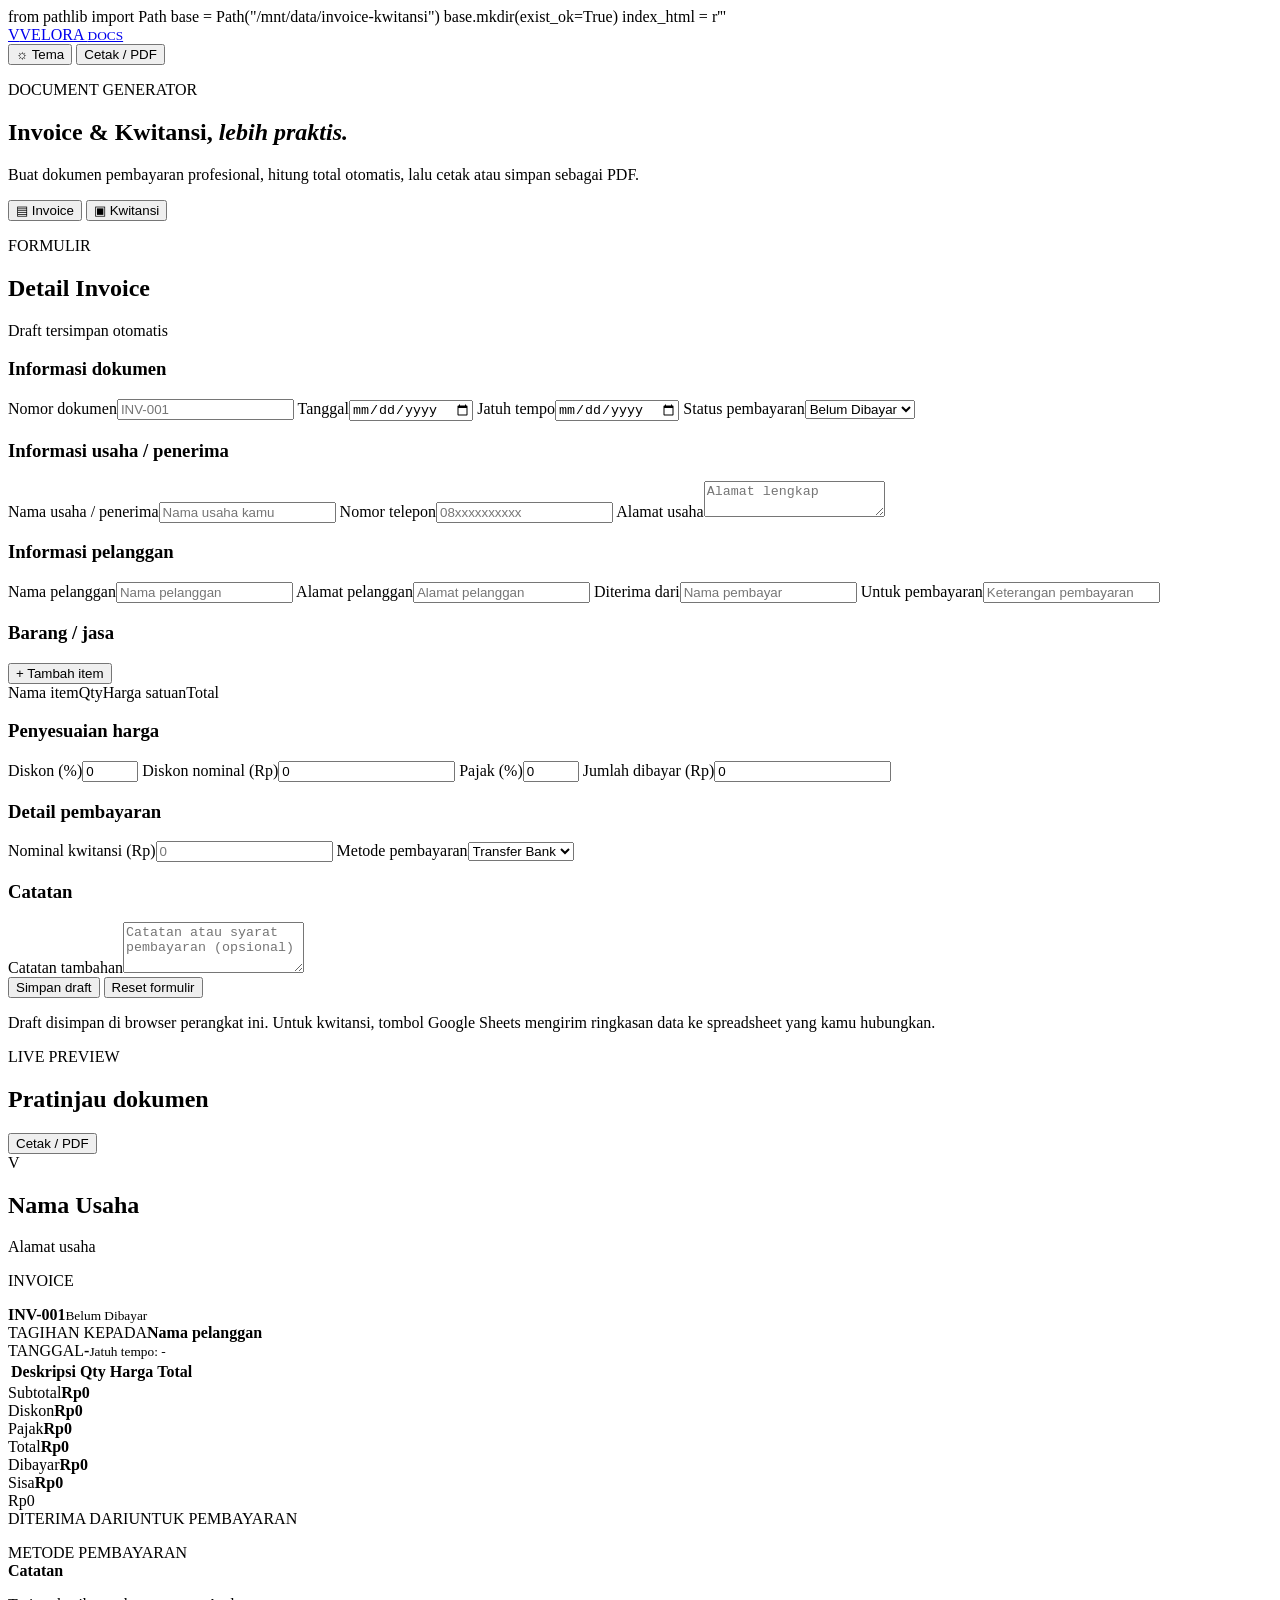
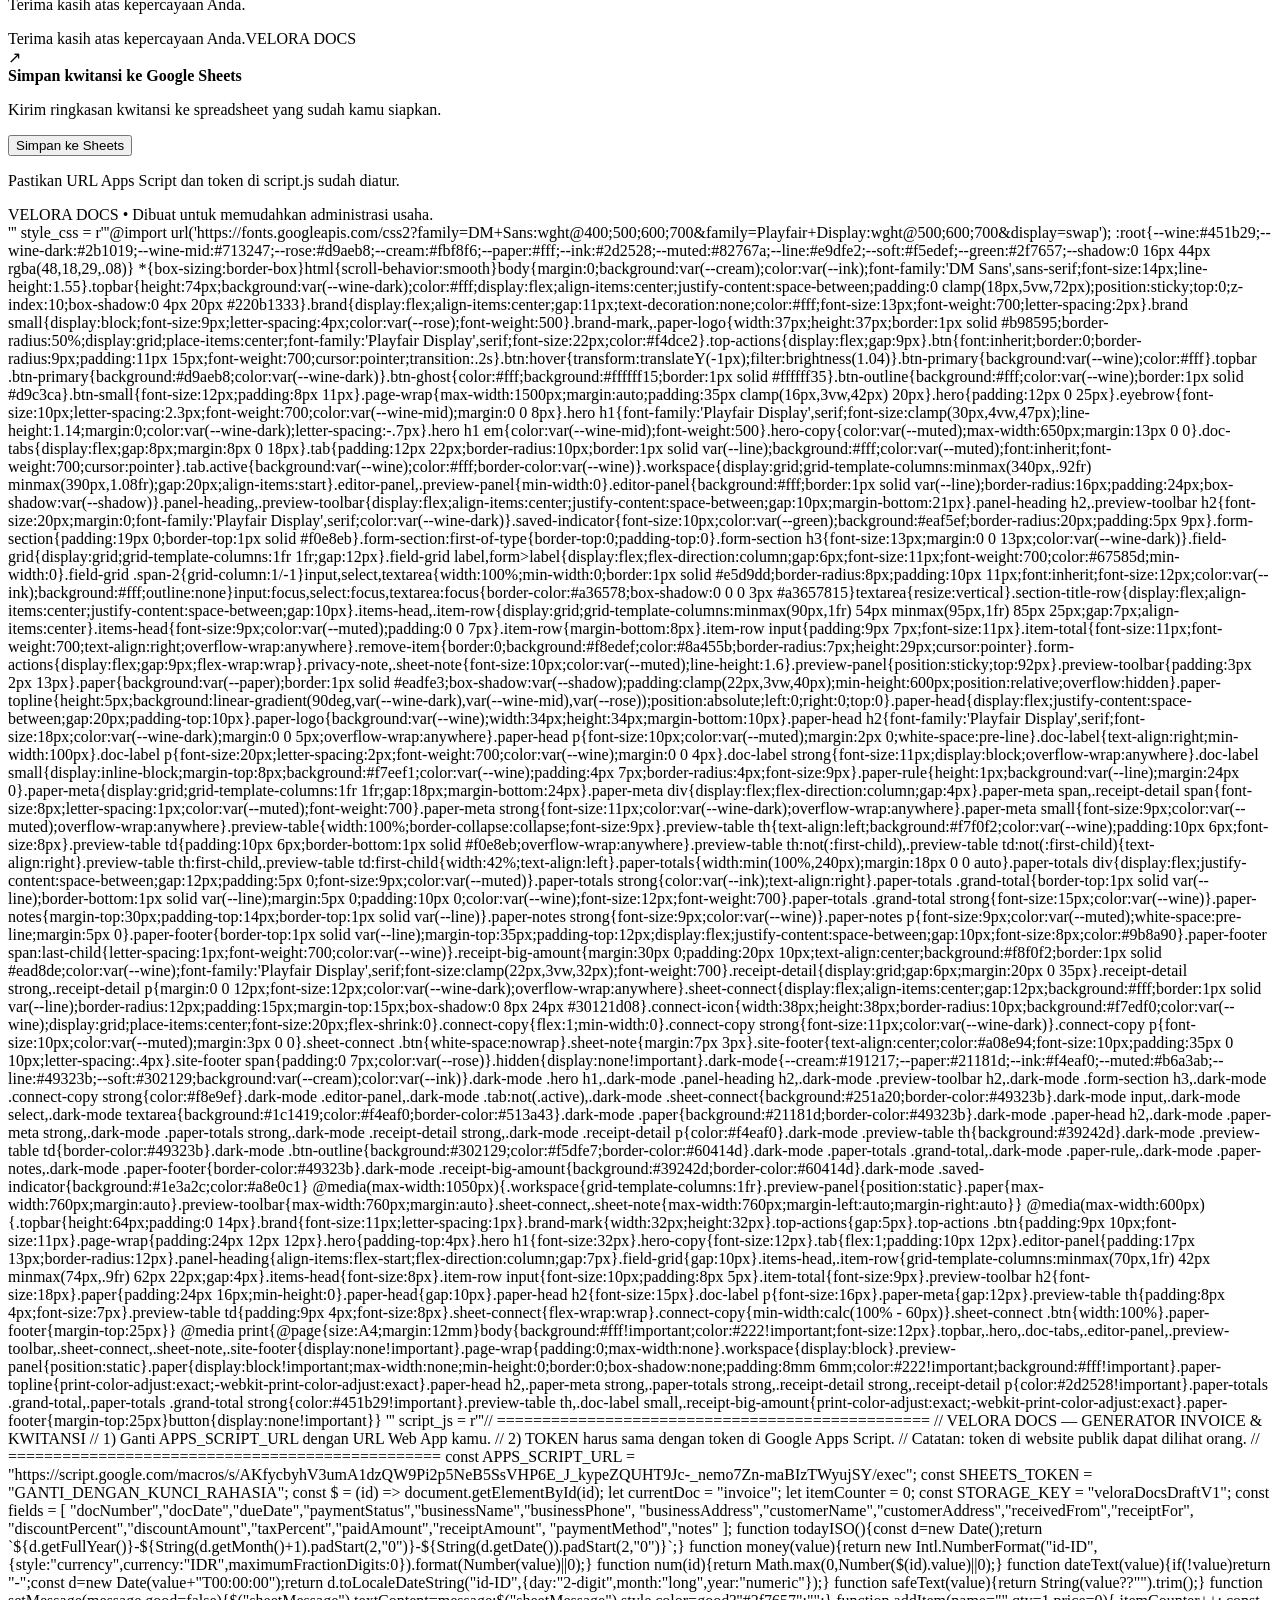
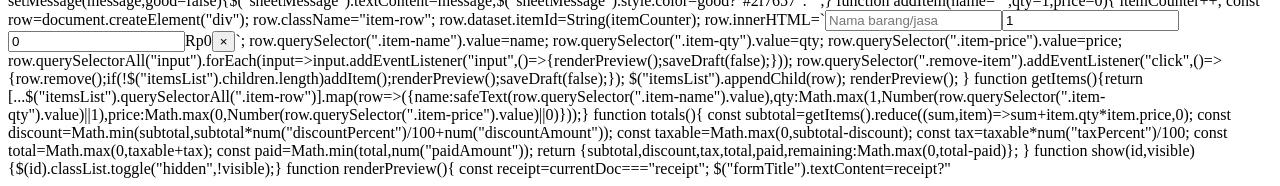
==== invoice-kwitansi/index.html @ a511b73a "Create index.html" ====
from pathlib import Path

base = Path("/mnt/data/invoice-kwitansi")
base.mkdir(exist_ok=True)

index_html = r'''<!DOCTYPE html>
<html lang="id">
<head>
  <meta charset="UTF-8">
  <meta name="viewport" content="width=device-width, initial-scale=1">
  <meta name="theme-color" content="#451b29">
  <meta name="description" content="Generator invoice dan kwitansi online yang praktis.">
  <title>Velora Docs — Generator Invoice & Kwitansi</title>
  <link rel="stylesheet" href="style.css">
</head>
<body>
  <header class="topbar">
    <a class="brand" href="#"><span class="brand-mark">V</span><span>VELORA <small>DOCS</small></span></a>
    <div class="top-actions">
      <button class="btn btn-ghost" id="themeToggle" type="button" aria-label="Ganti tema">☼ Tema</button>
      <button class="btn btn-primary" id="printTop" type="button">Cetak / PDF</button>
    </div>
  </header>

  <main class="page-wrap">
    <section class="hero">
      <p class="eyebrow">DOCUMENT GENERATOR</p>
      <h1>Invoice & Kwitansi, <em>lebih praktis.</em></h1>
      <p class="hero-copy">Buat dokumen pembayaran profesional, hitung total otomatis, lalu cetak atau simpan sebagai PDF.</p>
    </section>

    <nav class="doc-tabs" aria-label="Jenis dokumen">
      <button class="tab active" data-doc="invoice" type="button">▤ Invoice</button>
      <button class="tab" data-doc="receipt" type="button">▣ Kwitansi</button>
    </nav>

    <div class="workspace">
      <section class="editor-panel">
        <div class="panel-heading">
          <div><p class="eyebrow">FORMULIR</p><h2 id="formTitle">Detail Invoice</h2></div>
          <span class="saved-indicator" id="savedIndicator">Draft tersimpan otomatis</span>
        </div>

        <form id="docForm">
          <div class="form-section">
            <h3>Informasi dokumen</h3>
            <div class="field-grid">
              <label>Nomor dokumen<input id="docNumber" placeholder="INV-001" required></label>
              <label>Tanggal<input id="docDate" type="date" required></label>
              <label id="dueDateWrap">Jatuh tempo<input id="dueDate" type="date"></label>
              <label>Status pembayaran<select id="paymentStatus"><option>Belum Dibayar</option><option>DP / Sebagian</option><option>Lunas</option></select></label>
            </div>
          </div>

          <div class="form-section">
            <h3>Informasi usaha / penerima</h3>
            <div class="field-grid">
              <label>Nama usaha / penerima<input id="businessName" placeholder="Nama usaha kamu" required></label>
              <label>Nomor telepon<input id="businessPhone" placeholder="08xxxxxxxxxx"></label>
              <label class="span-2">Alamat usaha<textarea id="businessAddress" rows="2" placeholder="Alamat lengkap"></textarea></label>
            </div>
          </div>

          <div class="form-section" id="customerSection">
            <h3 id="customerHeading">Informasi pelanggan</h3>
            <div class="field-grid">
              <label id="customerNameWrap">Nama pelanggan<input id="customerName" placeholder="Nama pelanggan"></label>
              <label id="customerAddressWrap">Alamat pelanggan<input id="customerAddress" placeholder="Alamat pelanggan"></label>
              <label id="receivedFromWrap" class="hidden">Diterima dari<input id="receivedFrom" placeholder="Nama pembayar"></label>
              <label id="receiptForWrap" class="hidden">Untuk pembayaran<input id="receiptFor" placeholder="Keterangan pembayaran"></label>
            </div>
          </div>

          <div class="form-section" id="itemsSection">
            <div class="section-title-row"><h3>Barang / jasa</h3><button type="button" class="btn btn-small btn-outline" id="addItem">+ Tambah item</button></div>
            <div class="items-head"><span>Nama item</span><span>Qty</span><span>Harga satuan</span><span>Total</span><span></span></div>
            <div id="itemsList"></div>
          </div>

          <div class="form-section" id="totalsSection">
            <h3>Penyesuaian harga</h3>
            <div class="field-grid">
              <label>Diskon (%)<input id="discountPercent" type="number" min="0" max="100" value="0"></label>
              <label>Diskon nominal (Rp)<input id="discountAmount" type="number" min="0" value="0"></label>
              <label>Pajak (%)<input id="taxPercent" type="number" min="0" max="100" value="0"></label>
              <label>Jumlah dibayar (Rp)<input id="paidAmount" type="number" min="0" value="0"></label>
            </div>
          </div>

          <div class="form-section" id="receiptAmountSection">
            <h3>Detail pembayaran</h3>
            <div class="field-grid">
              <label>Nominal kwitansi (Rp)<input id="receiptAmount" type="number" min="0" placeholder="0"></label>
              <label>Metode pembayaran<select id="paymentMethod"><option>Transfer Bank</option><option>Tunai</option><option>QRIS</option><option>E-Wallet</option><option>Lainnya</option></select></label>
            </div>
          </div>

          <div class="form-section">
            <h3>Catatan</h3>
            <label>Catatan tambahan<textarea id="notes" rows="3" placeholder="Catatan atau syarat pembayaran (opsional)"></textarea></label>
          </div>

          <div class="form-actions">
            <button class="btn btn-primary" type="button" id="saveLocal">Simpan draft</button>
            <button class="btn btn-outline" type="button" id="resetForm">Reset formulir</button>
          </div>
          <p class="privacy-note">Draft disimpan di browser perangkat ini. Untuk kwitansi, tombol Google Sheets mengirim ringkasan data ke spreadsheet yang kamu hubungkan.</p>
        </form>
      </section>

      <aside class="preview-panel">
        <div class="preview-toolbar"><div><p class="eyebrow">LIVE PREVIEW</p><h2>Pratinjau dokumen</h2></div><button class="btn btn-small btn-primary" id="printPreview" type="button">Cetak / PDF</button></div>
        <article class="paper" id="paper">
          <div class="paper-topline"></div>
          <div class="paper-head">
            <div><div class="paper-logo">V</div><h2 id="pBusinessName">Nama Usaha</h2><p id="pBusinessAddress">Alamat usaha</p><p id="pBusinessPhone"></p></div>
            <div class="doc-label"><p id="pDocLabel">INVOICE</p><strong id="pDocNumber">INV-001</strong><small id="pDocStatus">Belum Dibayar</small></div>
          </div>
          <div class="paper-rule"></div>
          <div class="paper-meta">
            <div><span id="pCustomerLabel">TAGIHAN KEPADA</span><strong id="pCustomerName">Nama pelanggan</strong><small id="pCustomerAddress"></small></div>
            <div><span>TANGGAL</span><strong id="pDocDate">-</strong><small id="pDueDate">Jatuh tempo: -</small></div>
          </div>
          <div id="pItemsWrap">
            <table class="preview-table"><thead><tr><th>Deskripsi</th><th>Qty</th><th>Harga</th><th>Total</th></tr></thead><tbody id="pItems"></tbody></table>
          </div>
          <div class="paper-totals" id="pTotals">
            <div><span>Subtotal</span><strong id="pSubtotal">Rp0</strong></div>
            <div><span>Diskon</span><strong id="pDiscount">Rp0</strong></div>
            <div><span>Pajak</span><strong id="pTax">Rp0</strong></div>
            <div class="grand-total"><span>Total</span><strong id="pTotal">Rp0</strong></div>
            <div><span>Dibayar</span><strong id="pPaid">Rp0</strong></div>
            <div><span>Sisa</span><strong id="pRemaining">Rp0</strong></div>
          </div>
          <div class="receipt-big-amount hidden" id="pReceiptAmount">Rp0</div>
          <div class="receipt-detail hidden" id="pReceiptDetail"><span>DITERIMA DARI</span><strong id="pReceivedFrom"></strong><span>UNTUK PEMBAYARAN</span><p id="pReceiptFor"></p><span>METODE PEMBAYARAN</span><strong id="pPaymentMethod"></strong></div>
          <div class="paper-notes"><strong>Catatan</strong><p id="pNotes">Terima kasih atas kepercayaan Anda.</p></div>
          <div class="paper-footer"><span>Terima kasih atas kepercayaan Anda.</span><span id="pFooterBrand">VELORA DOCS</span></div>
        </article>
        <div class="sheet-connect">
          <div class="connect-icon">↗</div><div class="connect-copy"><strong>Simpan kwitansi ke Google Sheets</strong><p>Kirim ringkasan kwitansi ke spreadsheet yang sudah kamu siapkan.</p></div>
          <button class="btn btn-outline" id="saveSheets" type="button">Simpan ke Sheets</button>
        </div>
        <p class="sheet-note" id="sheetMessage" role="status">Pastikan URL Apps Script dan token di script.js sudah diatur.</p>
      </aside>
    </div>
    <footer class="site-footer">VELORA DOCS <span>•</span> Dibuat untuk memudahkan administrasi usaha.</footer>
  </main>
  <script src="script.js"></script>
</body>
</html>
'''

style_css = r'''@import url('https://fonts.googleapis.com/css2?family=DM+Sans:wght@400;500;600;700&family=Playfair+Display:wght@500;600;700&display=swap');
:root{--wine:#451b29;--wine-dark:#2b1019;--wine-mid:#713247;--rose:#d9aeb8;--cream:#fbf8f6;--paper:#fff;--ink:#2d2528;--muted:#82767a;--line:#e9dfe2;--soft:#f5edef;--green:#2f7657;--shadow:0 16px 44px rgba(48,18,29,.08)}
*{box-sizing:border-box}html{scroll-behavior:smooth}body{margin:0;background:var(--cream);color:var(--ink);font-family:'DM Sans',sans-serif;font-size:14px;line-height:1.55}.topbar{height:74px;background:var(--wine-dark);color:#fff;display:flex;align-items:center;justify-content:space-between;padding:0 clamp(18px,5vw,72px);position:sticky;top:0;z-index:10;box-shadow:0 4px 20px #220b1333}.brand{display:flex;align-items:center;gap:11px;text-decoration:none;color:#fff;font-size:13px;font-weight:700;letter-spacing:2px}.brand small{display:block;font-size:9px;letter-spacing:4px;color:var(--rose);font-weight:500}.brand-mark,.paper-logo{width:37px;height:37px;border:1px solid #b98595;border-radius:50%;display:grid;place-items:center;font-family:'Playfair Display',serif;font-size:22px;color:#f4dce2}.top-actions{display:flex;gap:9px}.btn{font:inherit;border:0;border-radius:9px;padding:11px 15px;font-weight:700;cursor:pointer;transition:.2s}.btn:hover{transform:translateY(-1px);filter:brightness(1.04)}.btn-primary{background:var(--wine);color:#fff}.topbar .btn-primary{background:#d9aeb8;color:var(--wine-dark)}.btn-ghost{color:#fff;background:#ffffff15;border:1px solid #ffffff35}.btn-outline{background:#fff;color:var(--wine);border:1px solid #d9c3ca}.btn-small{font-size:12px;padding:8px 11px}.page-wrap{max-width:1500px;margin:auto;padding:35px clamp(16px,3vw,42px) 20px}.hero{padding:12px 0 25px}.eyebrow{font-size:10px;letter-spacing:2.3px;font-weight:700;color:var(--wine-mid);margin:0 0 8px}.hero h1{font-family:'Playfair Display',serif;font-size:clamp(30px,4vw,47px);line-height:1.14;margin:0;color:var(--wine-dark);letter-spacing:-.7px}.hero h1 em{color:var(--wine-mid);font-weight:500}.hero-copy{color:var(--muted);max-width:650px;margin:13px 0 0}.doc-tabs{display:flex;gap:8px;margin:8px 0 18px}.tab{padding:12px 22px;border-radius:10px;border:1px solid var(--line);background:#fff;color:var(--muted);font:inherit;font-weight:700;cursor:pointer}.tab.active{background:var(--wine);color:#fff;border-color:var(--wine)}.workspace{display:grid;grid-template-columns:minmax(340px,.92fr) minmax(390px,1.08fr);gap:20px;align-items:start}.editor-panel,.preview-panel{min-width:0}.editor-panel{background:#fff;border:1px solid var(--line);border-radius:16px;padding:24px;box-shadow:var(--shadow)}.panel-heading,.preview-toolbar{display:flex;align-items:center;justify-content:space-between;gap:10px;margin-bottom:21px}.panel-heading h2,.preview-toolbar h2{font-size:20px;margin:0;font-family:'Playfair Display',serif;color:var(--wine-dark)}.saved-indicator{font-size:10px;color:var(--green);background:#eaf5ef;border-radius:20px;padding:5px 9px}.form-section{padding:19px 0;border-top:1px solid #f0e8eb}.form-section:first-of-type{border-top:0;padding-top:0}.form-section h3{font-size:13px;margin:0 0 13px;color:var(--wine-dark)}.field-grid{display:grid;grid-template-columns:1fr 1fr;gap:12px}.field-grid label,form>label{display:flex;flex-direction:column;gap:6px;font-size:11px;font-weight:700;color:#67585d;min-width:0}.field-grid .span-2{grid-column:1/-1}input,select,textarea{width:100%;min-width:0;border:1px solid #e5d9dd;border-radius:8px;padding:10px 11px;font:inherit;font-size:12px;color:var(--ink);background:#fff;outline:none}input:focus,select:focus,textarea:focus{border-color:#a36578;box-shadow:0 0 0 3px #a3657815}textarea{resize:vertical}.section-title-row{display:flex;align-items:center;justify-content:space-between;gap:10px}.items-head,.item-row{display:grid;grid-template-columns:minmax(90px,1fr) 54px minmax(95px,1fr) 85px 25px;gap:7px;align-items:center}.items-head{font-size:9px;color:var(--muted);padding:0 0 7px}.item-row{margin-bottom:8px}.item-row input{padding:9px 7px;font-size:11px}.item-total{font-size:11px;font-weight:700;text-align:right;overflow-wrap:anywhere}.remove-item{border:0;background:#f8edef;color:#8a455b;border-radius:7px;height:29px;cursor:pointer}.form-actions{display:flex;gap:9px;flex-wrap:wrap}.privacy-note,.sheet-note{font-size:10px;color:var(--muted);line-height:1.6}.preview-panel{position:sticky;top:92px}.preview-toolbar{padding:3px 2px 13px}.paper{background:var(--paper);border:1px solid #eadfe3;box-shadow:var(--shadow);padding:clamp(22px,3vw,40px);min-height:600px;position:relative;overflow:hidden}.paper-topline{height:5px;background:linear-gradient(90deg,var(--wine-dark),var(--wine-mid),var(--rose));position:absolute;left:0;right:0;top:0}.paper-head{display:flex;justify-content:space-between;gap:20px;padding-top:10px}.paper-logo{background:var(--wine);width:34px;height:34px;margin-bottom:10px}.paper-head h2{font-family:'Playfair Display',serif;font-size:18px;color:var(--wine-dark);margin:0 0 5px;overflow-wrap:anywhere}.paper-head p{font-size:10px;color:var(--muted);margin:2px 0;white-space:pre-line}.doc-label{text-align:right;min-width:100px}.doc-label p{font-size:20px;letter-spacing:2px;font-weight:700;color:var(--wine);margin:0 0 4px}.doc-label strong{font-size:11px;display:block;overflow-wrap:anywhere}.doc-label small{display:inline-block;margin-top:8px;background:#f7eef1;color:var(--wine);padding:4px 7px;border-radius:4px;font-size:9px}.paper-rule{height:1px;background:var(--line);margin:24px 0}.paper-meta{display:grid;grid-template-columns:1fr 1fr;gap:18px;margin-bottom:24px}.paper-meta div{display:flex;flex-direction:column;gap:4px}.paper-meta span,.receipt-detail span{font-size:8px;letter-spacing:1px;color:var(--muted);font-weight:700}.paper-meta strong{font-size:11px;color:var(--wine-dark);overflow-wrap:anywhere}.paper-meta small{font-size:9px;color:var(--muted);overflow-wrap:anywhere}.preview-table{width:100%;border-collapse:collapse;font-size:9px}.preview-table th{text-align:left;background:#f7f0f2;color:var(--wine);padding:10px 6px;font-size:8px}.preview-table td{padding:10px 6px;border-bottom:1px solid #f0e8eb;overflow-wrap:anywhere}.preview-table th:not(:first-child),.preview-table td:not(:first-child){text-align:right}.preview-table th:first-child,.preview-table td:first-child{width:42%;text-align:left}.paper-totals{width:min(100%,240px);margin:18px 0 0 auto}.paper-totals div{display:flex;justify-content:space-between;gap:12px;padding:5px 0;font-size:9px;color:var(--muted)}.paper-totals strong{color:var(--ink);text-align:right}.paper-totals .grand-total{border-top:1px solid var(--line);border-bottom:1px solid var(--line);margin:5px 0;padding:10px 0;color:var(--wine);font-size:12px;font-weight:700}.paper-totals .grand-total strong{font-size:15px;color:var(--wine)}.paper-notes{margin-top:30px;padding-top:14px;border-top:1px solid var(--line)}.paper-notes strong{font-size:9px;color:var(--wine)}.paper-notes p{font-size:9px;color:var(--muted);white-space:pre-line;margin:5px 0}.paper-footer{border-top:1px solid var(--line);margin-top:35px;padding-top:12px;display:flex;justify-content:space-between;gap:10px;font-size:8px;color:#9b8a90}.paper-footer span:last-child{letter-spacing:1px;font-weight:700;color:var(--wine)}.receipt-big-amount{margin:30px 0;padding:20px 10px;text-align:center;background:#f8f0f2;border:1px solid #ead8de;color:var(--wine);font-family:'Playfair Display',serif;font-size:clamp(22px,3vw,32px);font-weight:700}.receipt-detail{display:grid;gap:6px;margin:20px 0 35px}.receipt-detail strong,.receipt-detail p{margin:0 0 12px;font-size:12px;color:var(--wine-dark);overflow-wrap:anywhere}.sheet-connect{display:flex;align-items:center;gap:12px;background:#fff;border:1px solid var(--line);border-radius:12px;padding:15px;margin-top:15px;box-shadow:0 8px 24px #30121d08}.connect-icon{width:38px;height:38px;border-radius:10px;background:#f7edf0;color:var(--wine);display:grid;place-items:center;font-size:20px;flex-shrink:0}.connect-copy{flex:1;min-width:0}.connect-copy strong{font-size:11px;color:var(--wine-dark)}.connect-copy p{font-size:10px;color:var(--muted);margin:3px 0 0}.sheet-connect .btn{white-space:nowrap}.sheet-note{margin:7px 3px}.site-footer{text-align:center;color:#a08e94;font-size:10px;padding:35px 0 10px;letter-spacing:.4px}.site-footer span{padding:0 7px;color:var(--rose)}.hidden{display:none!important}.dark-mode{--cream:#191217;--paper:#21181d;--ink:#f4eaf0;--muted:#b6a3ab;--line:#49323b;--soft:#302129;background:var(--cream);color:var(--ink)}.dark-mode .hero h1,.dark-mode .panel-heading h2,.dark-mode .preview-toolbar h2,.dark-mode .form-section h3,.dark-mode .connect-copy strong{color:#f8e9ef}.dark-mode .editor-panel,.dark-mode .tab:not(.active),.dark-mode .sheet-connect{background:#251a20;border-color:#49323b}.dark-mode input,.dark-mode select,.dark-mode textarea{background:#1c1419;color:#f4eaf0;border-color:#513a43}.dark-mode .paper{background:#21181d;border-color:#49323b}.dark-mode .paper-head h2,.dark-mode .paper-meta strong,.dark-mode .paper-totals strong,.dark-mode .receipt-detail strong,.dark-mode .receipt-detail p{color:#f4eaf0}.dark-mode .preview-table th{background:#39242d}.dark-mode .preview-table td{border-color:#49323b}.dark-mode .btn-outline{background:#302129;color:#f5dfe7;border-color:#60414d}.dark-mode .paper-totals .grand-total,.dark-mode .paper-rule,.dark-mode .paper-notes,.dark-mode .paper-footer{border-color:#49323b}.dark-mode .receipt-big-amount{background:#39242d;border-color:#60414d}.dark-mode .saved-indicator{background:#1e3a2c;color:#a8e0c1}
@media(max-width:1050px){.workspace{grid-template-columns:1fr}.preview-panel{position:static}.paper{max-width:760px;margin:auto}.preview-toolbar{max-width:760px;margin:auto}.sheet-connect,.sheet-note{max-width:760px;margin-left:auto;margin-right:auto}}
@media(max-width:600px){.topbar{height:64px;padding:0 14px}.brand{font-size:11px;letter-spacing:1px}.brand-mark{width:32px;height:32px}.top-actions{gap:5px}.top-actions .btn{padding:9px 10px;font-size:11px}.page-wrap{padding:24px 12px 12px}.hero{padding-top:4px}.hero h1{font-size:32px}.hero-copy{font-size:12px}.tab{flex:1;padding:10px 12px}.editor-panel{padding:17px 13px;border-radius:12px}.panel-heading{align-items:flex-start;flex-direction:column;gap:7px}.field-grid{gap:10px}.items-head,.item-row{grid-template-columns:minmax(70px,1fr) 42px minmax(74px,.9fr) 62px 22px;gap:4px}.items-head{font-size:8px}.item-row input{font-size:10px;padding:8px 5px}.item-total{font-size:9px}.preview-toolbar h2{font-size:18px}.paper{padding:24px 16px;min-height:0}.paper-head{gap:10px}.paper-head h2{font-size:15px}.doc-label p{font-size:16px}.paper-meta{gap:12px}.preview-table th{padding:8px 4px;font-size:7px}.preview-table td{padding:9px 4px;font-size:8px}.sheet-connect{flex-wrap:wrap}.connect-copy{min-width:calc(100% - 60px)}.sheet-connect .btn{width:100%}.paper-footer{margin-top:25px}}
@media print{@page{size:A4;margin:12mm}body{background:#fff!important;color:#222!important;font-size:12px}.topbar,.hero,.doc-tabs,.editor-panel,.preview-toolbar,.sheet-connect,.sheet-note,.site-footer{display:none!important}.page-wrap{padding:0;max-width:none}.workspace{display:block}.preview-panel{position:static}.paper{display:block!important;max-width:none;min-height:0;border:0;box-shadow:none;padding:8mm 6mm;color:#222!important;background:#fff!important}.paper-topline{print-color-adjust:exact;-webkit-print-color-adjust:exact}.paper-head h2,.paper-meta strong,.paper-totals strong,.receipt-detail strong,.receipt-detail p{color:#2d2528!important}.paper-totals .grand-total,.paper-totals .grand-total strong{color:#451b29!important}.preview-table th,.doc-label small,.receipt-big-amount{print-color-adjust:exact;-webkit-print-color-adjust:exact}.paper-footer{margin-top:25px}button{display:none!important}}
'''

script_js = r'''// ================================================
// VELORA DOCS — GENERATOR INVOICE & KWITANSI
// 1) Ganti APPS_SCRIPT_URL dengan URL Web App kamu.
// 2) TOKEN harus sama dengan token di Google Apps Script.
// Catatan: token di website publik dapat dilihat orang.
// ================================================
const APPS_SCRIPT_URL = "https://script.google.com/macros/s/AKfycbyhV3umA1dzQW9Pi2p5NeB5SsVHP6E_J_kypeZQUHT9Jc-_nemo7Zn-maBIzTWyujSY/exec";
const SHEETS_TOKEN = "GANTI_DENGAN_KUNCI_RAHASIA";

const $ = (id) => document.getElementById(id);
let currentDoc = "invoice";
let itemCounter = 0;
const STORAGE_KEY = "veloraDocsDraftV1";

const fields = [
  "docNumber","docDate","dueDate","paymentStatus","businessName","businessPhone",
  "businessAddress","customerName","customerAddress","receivedFrom","receiptFor",
  "discountPercent","discountAmount","taxPercent","paidAmount","receiptAmount",
  "paymentMethod","notes"
];

function todayISO(){const d=new Date();return `${d.getFullYear()}-${String(d.getMonth()+1).padStart(2,"0")}-${String(d.getDate()).padStart(2,"0")}`;}
function money(value){return new Intl.NumberFormat("id-ID",{style:"currency",currency:"IDR",maximumFractionDigits:0}).format(Number(value)||0);}
function num(id){return Math.max(0,Number($(id).value)||0);}
function dateText(value){if(!value)return "-";const d=new Date(value+"T00:00:00");return d.toLocaleDateString("id-ID",{day:"2-digit",month:"long",year:"numeric"});}
function safeText(value){return String(value??"").trim();}
function setMessage(message,good=false){$("sheetMessage").textContent=message;$("sheetMessage").style.color=good?"#2f7657":"";}

function addItem(name="",qty=1,price=0){
  itemCounter++;
  const row=document.createElement("div");
  row.className="item-row";
  row.dataset.itemId=String(itemCounter);
  row.innerHTML=`<input class="item-name" aria-label="Nama item" placeholder="Nama barang/jasa"><input class="item-qty" aria-label="Kuantitas" type="number" min="1" value="1"><input class="item-price" aria-label="Harga satuan" type="number" min="0" value="0"><span class="item-total">Rp0</span><button class="remove-item" type="button" aria-label="Hapus item">×</button>`;
  row.querySelector(".item-name").value=name;
  row.querySelector(".item-qty").value=qty;
  row.querySelector(".item-price").value=price;
  row.querySelectorAll("input").forEach(input=>input.addEventListener("input",()=>{renderPreview();saveDraft(false);}));
  row.querySelector(".remove-item").addEventListener("click",()=>{row.remove();if(!$("itemsList").children.length)addItem();renderPreview();saveDraft(false);});
  $("itemsList").appendChild(row);
  renderPreview();
}
function getItems(){return [...$("itemsList").querySelectorAll(".item-row")].map(row=>({name:safeText(row.querySelector(".item-name").value),qty:Math.max(1,Number(row.querySelector(".item-qty").value)||1),price:Math.max(0,Number(row.querySelector(".item-price").value)||0)}));}
function totals(){
  const subtotal=getItems().reduce((sum,item)=>sum+item.qty*item.price,0);
  const discount=Math.min(subtotal,subtotal*num("discountPercent")/100+num("discountAmount"));
  const taxable=Math.max(0,subtotal-discount);
  const tax=taxable*num("taxPercent")/100;
  const total=Math.max(0,taxable+tax);
  const paid=Math.min(total,num("paidAmount"));
  return {subtotal,discount,tax,total,paid,remaining:Math.max(0,total-paid)};
}
function show(id,visible){$(id).classList.toggle("hidden",!visible);}
function renderPreview(){
  const receipt=currentDoc==="receipt";
  $("formTitle").textContent=receipt?"
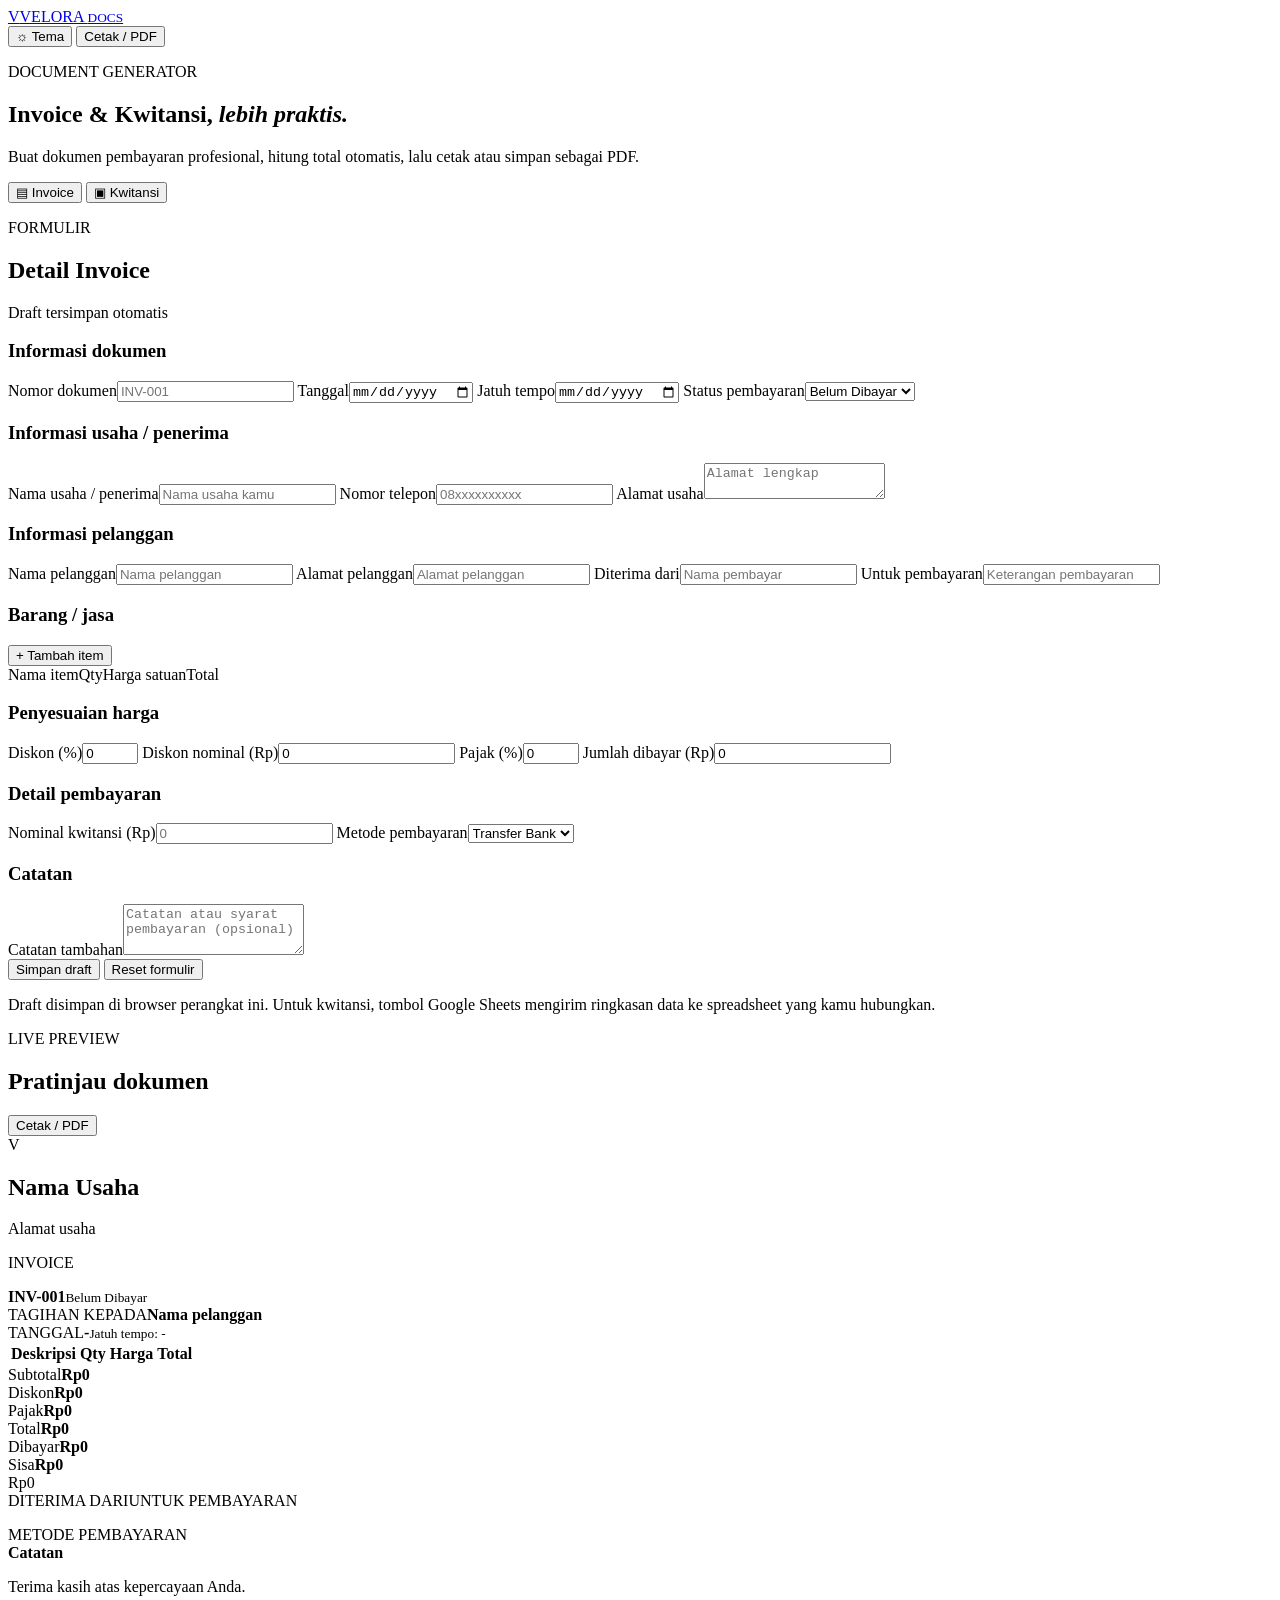
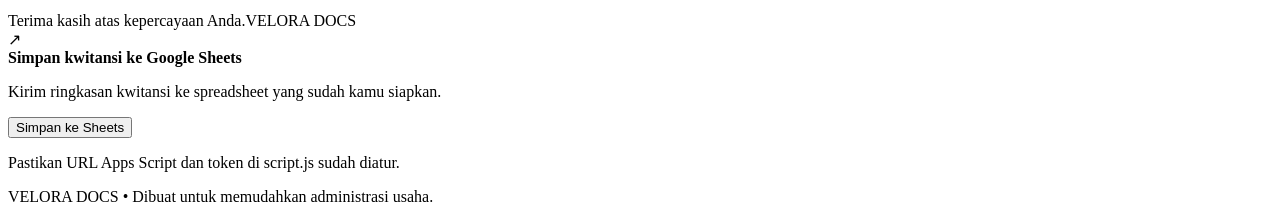
==== commit 78d8052a: "Update index.html" ====
--- a/invoice-kwitansi/index.html
+++ b/invoice-kwitansi/index.html
@@ -1,9 +1,4 @@
-from pathlib import Path
-
-base = Path("/mnt/data/invoice-kwitansi")
-base.mkdir(exist_ok=True)
-
-index_html = r'''<!DOCTYPE html>
+<!DOCTYPE html>
 <html lang="id">
 <head>
   <meta charset="UTF-8">
@@ -149,69 +144,3 @@
   <script src="script.js"></script>
 </body>
 </html>
-'''
-
-style_css = r'''@import url('https://fonts.googleapis.com/css2?family=DM+Sans:wght@400;500;600;700&family=Playfair+Display:wght@500;600;700&display=swap');
-:root{--wine:#451b29;--wine-dark:#2b1019;--wine-mid:#713247;--rose:#d9aeb8;--cream:#fbf8f6;--paper:#fff;--ink:#2d2528;--muted:#82767a;--line:#e9dfe2;--soft:#f5edef;--green:#2f7657;--shadow:0 16px 44px rgba(48,18,29,.08)}
-*{box-sizing:border-box}html{scroll-behavior:smooth}body{margin:0;background:var(--cream);color:var(--ink);font-family:'DM Sans',sans-serif;font-size:14px;line-height:1.55}.topbar{height:74px;background:var(--wine-dark);color:#fff;display:flex;align-items:center;justify-content:space-between;padding:0 clamp(18px,5vw,72px);position:sticky;top:0;z-index:10;box-shadow:0 4px 20px #220b1333}.brand{display:flex;align-items:center;gap:11px;text-decoration:none;color:#fff;font-size:13px;font-weight:700;letter-spacing:2px}.brand small{display:block;font-size:9px;letter-spacing:4px;color:var(--rose);font-weight:500}.brand-mark,.paper-logo{width:37px;height:37px;border:1px solid #b98595;border-radius:50%;display:grid;place-items:center;font-family:'Playfair Display',serif;font-size:22px;color:#f4dce2}.top-actions{display:flex;gap:9px}.btn{font:inherit;border:0;border-radius:9px;padding:11px 15px;font-weight:700;cursor:pointer;transition:.2s}.btn:hover{transform:translateY(-1px);filter:brightness(1.04)}.btn-primary{background:var(--wine);color:#fff}.topbar .btn-primary{background:#d9aeb8;color:var(--wine-dark)}.btn-ghost{color:#fff;background:#ffffff15;border:1px solid #ffffff35}.btn-outline{background:#fff;color:var(--wine);border:1px solid #d9c3ca}.btn-small{font-size:12px;padding:8px 11px}.page-wrap{max-width:1500px;margin:auto;padding:35px clamp(16px,3vw,42px) 20px}.hero{padding:12px 0 25px}.eyebrow{font-size:10px;letter-spacing:2.3px;font-weight:700;color:var(--wine-mid);margin:0 0 8px}.hero h1{font-family:'Playfair Display',serif;font-size:clamp(30px,4vw,47px);line-height:1.14;margin:0;color:var(--wine-dark);letter-spacing:-.7px}.hero h1 em{color:var(--wine-mid);font-weight:500}.hero-copy{color:var(--muted);max-width:650px;margin:13px 0 0}.doc-tabs{display:flex;gap:8px;margin:8px 0 18px}.tab{padding:12px 22px;border-radius:10px;border:1px solid var(--line);background:#fff;color:var(--muted);font:inherit;font-weight:700;cursor:pointer}.tab.active{background:var(--wine);color:#fff;border-color:var(--wine)}.workspace{display:grid;grid-template-columns:minmax(340px,.92fr) minmax(390px,1.08fr);gap:20px;align-items:start}.editor-panel,.preview-panel{min-width:0}.editor-panel{background:#fff;border:1px solid var(--line);border-radius:16px;padding:24px;box-shadow:var(--shadow)}.panel-heading,.preview-toolbar{display:flex;align-items:center;justify-content:space-between;gap:10px;margin-bottom:21px}.panel-heading h2,.preview-toolbar h2{font-size:20px;margin:0;font-family:'Playfair Display',serif;color:var(--wine-dark)}.saved-indicator{font-size:10px;color:var(--green);background:#eaf5ef;border-radius:20px;padding:5px 9px}.form-section{padding:19px 0;border-top:1px solid #f0e8eb}.form-section:first-of-type{border-top:0;padding-top:0}.form-section h3{font-size:13px;margin:0 0 13px;color:var(--wine-dark)}.field-grid{display:grid;grid-template-columns:1fr 1fr;gap:12px}.field-grid label,form>label{display:flex;flex-direction:column;gap:6px;font-size:11px;font-weight:700;color:#67585d;min-width:0}.field-grid .span-2{grid-column:1/-1}input,select,textarea{width:100%;min-width:0;border:1px solid #e5d9dd;border-radius:8px;padding:10px 11px;font:inherit;font-size:12px;color:var(--ink);background:#fff;outline:none}input:focus,select:focus,textarea:focus{border-color:#a36578;box-shadow:0 0 0 3px #a3657815}textarea{resize:vertical}.section-title-row{display:flex;align-items:center;justify-content:space-between;gap:10px}.items-head,.item-row{display:grid;grid-template-columns:minmax(90px,1fr) 54px minmax(95px,1fr) 85px 25px;gap:7px;align-items:center}.items-head{font-size:9px;color:var(--muted);padding:0 0 7px}.item-row{margin-bottom:8px}.item-row input{padding:9px 7px;font-size:11px}.item-total{font-size:11px;font-weight:700;text-align:right;overflow-wrap:anywhere}.remove-item{border:0;background:#f8edef;color:#8a455b;border-radius:7px;height:29px;cursor:pointer}.form-actions{display:flex;gap:9px;flex-wrap:wrap}.privacy-note,.sheet-note{font-size:10px;color:var(--muted);line-height:1.6}.preview-panel{position:sticky;top:92px}.preview-toolbar{padding:3px 2px 13px}.paper{background:var(--paper);border:1px solid #eadfe3;box-shadow:var(--shadow);padding:clamp(22px,3vw,40px);min-height:600px;position:relative;overflow:hidden}.paper-topline{height:5px;background:linear-gradient(90deg,var(--wine-dark),var(--wine-mid),var(--rose));position:absolute;left:0;right:0;top:0}.paper-head{display:flex;justify-content:space-between;gap:20px;padding-top:10px}.paper-logo{background:var(--wine);width:34px;height:34px;margin-bottom:10px}.paper-head h2{font-family:'Playfair Display',serif;font-size:18px;color:var(--wine-dark);margin:0 0 5px;overflow-wrap:anywhere}.paper-head p{font-size:10px;color:var(--muted);margin:2px 0;white-space:pre-line}.doc-label{text-align:right;min-width:100px}.doc-label p{font-size:20px;letter-spacing:2px;font-weight:700;color:var(--wine);margin:0 0 4px}.doc-label strong{font-size:11px;display:block;overflow-wrap:anywhere}.doc-label small{display:inline-block;margin-top:8px;background:#f7eef1;color:var(--wine);padding:4px 7px;border-radius:4px;font-size:9px}.paper-rule{height:1px;background:var(--line);margin:24px 0}.paper-meta{display:grid;grid-template-columns:1fr 1fr;gap:18px;margin-bottom:24px}.paper-meta div{display:flex;flex-direction:column;gap:4px}.paper-meta span,.receipt-detail span{font-size:8px;letter-spacing:1px;color:var(--muted);font-weight:700}.paper-meta strong{font-size:11px;color:var(--wine-dark);overflow-wrap:anywhere}.paper-meta small{font-size:9px;color:var(--muted);overflow-wrap:anywhere}.preview-table{width:100%;border-collapse:collapse;font-size:9px}.preview-table th{text-align:left;background:#f7f0f2;color:var(--wine);padding:10px 6px;font-size:8px}.preview-table td{padding:10px 6px;border-bottom:1px solid #f0e8eb;overflow-wrap:anywhere}.preview-table th:not(:first-child),.preview-table td:not(:first-child){text-align:right}.preview-table th:first-child,.preview-table td:first-child{width:42%;text-align:left}.paper-totals{width:min(100%,240px);margin:18px 0 0 auto}.paper-totals div{display:flex;justify-content:space-between;gap:12px;padding:5px 0;font-size:9px;color:var(--muted)}.paper-totals strong{color:var(--ink);text-align:right}.paper-totals .grand-total{border-top:1px solid var(--line);border-bottom:1px solid var(--line);margin:5px 0;padding:10px 0;color:var(--wine);font-size:12px;font-weight:700}.paper-totals .grand-total strong{font-size:15px;color:var(--wine)}.paper-notes{margin-top:30px;padding-top:14px;border-top:1px solid var(--line)}.paper-notes strong{font-size:9px;color:var(--wine)}.paper-notes p{font-size:9px;color:var(--muted);white-space:pre-line;margin:5px 0}.paper-footer{border-top:1px solid var(--line);margin-top:35px;padding-top:12px;display:flex;justify-content:space-between;gap:10px;font-size:8px;color:#9b8a90}.paper-footer span:last-child{letter-spacing:1px;font-weight:700;color:var(--wine)}.receipt-big-amount{margin:30px 0;padding:20px 10px;text-align:center;background:#f8f0f2;border:1px solid #ead8de;color:var(--wine);font-family:'Playfair Display',serif;font-size:clamp(22px,3vw,32px);font-weight:700}.receipt-detail{display:grid;gap:6px;margin:20px 0 35px}.receipt-detail strong,.receipt-detail p{margin:0 0 12px;font-size:12px;color:var(--wine-dark);overflow-wrap:anywhere}.sheet-connect{display:flex;align-items:center;gap:12px;background:#fff;border:1px solid var(--line);border-radius:12px;padding:15px;margin-top:15px;box-shadow:0 8px 24px #30121d08}.connect-icon{width:38px;height:38px;border-radius:10px;background:#f7edf0;color:var(--wine);display:grid;place-items:center;font-size:20px;flex-shrink:0}.connect-copy{flex:1;min-width:0}.connect-copy strong{font-size:11px;color:var(--wine-dark)}.connect-copy p{font-size:10px;color:var(--muted);margin:3px 0 0}.sheet-connect .btn{white-space:nowrap}.sheet-note{margin:7px 3px}.site-footer{text-align:center;color:#a08e94;font-size:10px;padding:35px 0 10px;letter-spacing:.4px}.site-footer span{padding:0 7px;color:var(--rose)}.hidden{display:none!important}.dark-mode{--cream:#191217;--paper:#21181d;--ink:#f4eaf0;--muted:#b6a3ab;--line:#49323b;--soft:#302129;background:var(--cream);color:var(--ink)}.dark-mode .hero h1,.dark-mode .panel-heading h2,.dark-mode .preview-toolbar h2,.dark-mode .form-section h3,.dark-mode .connect-copy strong{color:#f8e9ef}.dark-mode .editor-panel,.dark-mode .tab:not(.active),.dark-mode .sheet-connect{background:#251a20;border-color:#49323b}.dark-mode input,.dark-mode select,.dark-mode textarea{background:#1c1419;color:#f4eaf0;border-color:#513a43}.dark-mode .paper{background:#21181d;border-color:#49323b}.dark-mode .paper-head h2,.dark-mode .paper-meta strong,.dark-mode .paper-totals strong,.dark-mode .receipt-detail strong,.dark-mode .receipt-detail p{color:#f4eaf0}.dark-mode .preview-table th{background:#39242d}.dark-mode .preview-table td{border-color:#49323b}.dark-mode .btn-outline{background:#302129;color:#f5dfe7;border-color:#60414d}.dark-mode .paper-totals .grand-total,.dark-mode .paper-rule,.dark-mode .paper-notes,.dark-mode .paper-footer{border-color:#49323b}.dark-mode .receipt-big-amount{background:#39242d;border-color:#60414d}.dark-mode .saved-indicator{background:#1e3a2c;color:#a8e0c1}
-@media(max-width:1050px){.workspace{grid-template-columns:1fr}.preview-panel{position:static}.paper{max-width:760px;margin:auto}.preview-toolbar{max-width:760px;margin:auto}.sheet-connect,.sheet-note{max-width:760px;margin-left:auto;margin-right:auto}}
-@media(max-width:600px){.topbar{height:64px;padding:0 14px}.brand{font-size:11px;letter-spacing:1px}.brand-mark{width:32px;height:32px}.top-actions{gap:5px}.top-actions .btn{padding:9px 10px;font-size:11px}.page-wrap{padding:24px 12px 12px}.hero{padding-top:4px}.hero h1{font-size:32px}.hero-copy{font-size:12px}.tab{flex:1;padding:10px 12px}.editor-panel{padding:17px 13px;border-radius:12px}.panel-heading{align-items:flex-start;flex-direction:column;gap:7px}.field-grid{gap:10px}.items-head,.item-row{grid-template-columns:minmax(70px,1fr) 42px minmax(74px,.9fr) 62px 22px;gap:4px}.items-head{font-size:8px}.item-row input{font-size:10px;padding:8px 5px}.item-total{font-size:9px}.preview-toolbar h2{font-size:18px}.paper{padding:24px 16px;min-height:0}.paper-head{gap:10px}.paper-head h2{font-size:15px}.doc-label p{font-size:16px}.paper-meta{gap:12px}.preview-table th{padding:8px 4px;font-size:7px}.preview-table td{padding:9px 4px;font-size:8px}.sheet-connect{flex-wrap:wrap}.connect-copy{min-width:calc(100% - 60px)}.sheet-connect .btn{width:100%}.paper-footer{margin-top:25px}}
-@media print{@page{size:A4;margin:12mm}body{background:#fff!important;color:#222!important;font-size:12px}.topbar,.hero,.doc-tabs,.editor-panel,.preview-toolbar,.sheet-connect,.sheet-note,.site-footer{display:none!important}.page-wrap{padding:0;max-width:none}.workspace{display:block}.preview-panel{position:static}.paper{display:block!important;max-width:none;min-height:0;border:0;box-shadow:none;padding:8mm 6mm;color:#222!important;background:#fff!important}.paper-topline{print-color-adjust:exact;-webkit-print-color-adjust:exact}.paper-head h2,.paper-meta strong,.paper-totals strong,.receipt-detail strong,.receipt-detail p{color:#2d2528!important}.paper-totals .grand-total,.paper-totals .grand-total strong{color:#451b29!important}.preview-table th,.doc-label small,.receipt-big-amount{print-color-adjust:exact;-webkit-print-color-adjust:exact}.paper-footer{margin-top:25px}button{display:none!important}}
-'''
-
-script_js = r'''// ================================================
-// VELORA DOCS — GENERATOR INVOICE & KWITANSI
-// 1) Ganti APPS_SCRIPT_URL dengan URL Web App kamu.
-// 2) TOKEN harus sama dengan token di Google Apps Script.
-// Catatan: token di website publik dapat dilihat orang.
-// ================================================
-const APPS_SCRIPT_URL = "https://script.google.com/macros/s/AKfycbyhV3umA1dzQW9Pi2p5NeB5SsVHP6E_J_kypeZQUHT9Jc-_nemo7Zn-maBIzTWyujSY/exec";
-const SHEETS_TOKEN = "GANTI_DENGAN_KUNCI_RAHASIA";
-
-const $ = (id) => document.getElementById(id);
-let currentDoc = "invoice";
-let itemCounter = 0;
-const STORAGE_KEY = "veloraDocsDraftV1";
-
-const fields = [
-  "docNumber","docDate","dueDate","paymentStatus","businessName","businessPhone",
-  "businessAddress","customerName","customerAddress","receivedFrom","receiptFor",
-  "discountPercent","discountAmount","taxPercent","paidAmount","receiptAmount",
-  "paymentMethod","notes"
-];
-
-function todayISO(){const d=new Date();return `${d.getFullYear()}-${String(d.getMonth()+1).padStart(2,"0")}-${String(d.getDate()).padStart(2,"0")}`;}
-function money(value){return new Intl.NumberFormat("id-ID",{style:"currency",currency:"IDR",maximumFractionDigits:0}).format(Number(value)||0);}
-function num(id){return Math.max(0,Number($(id).value)||0);}
-function dateText(value){if(!value)return "-";const d=new Date(value+"T00:00:00");return d.toLocaleDateString("id-ID",{day:"2-digit",month:"long",year:"numeric"});}
-function safeText(value){return String(value??"").trim();}
-function setMessage(message,good=false){$("sheetMessage").textContent=message;$("sheetMessage").style.color=good?"#2f7657":"";}
-
-function addItem(name="",qty=1,price=0){
-  itemCounter++;
-  const row=document.createElement("div");
-  row.className="item-row";
-  row.dataset.itemId=String(itemCounter);
-  row.innerHTML=`<input class="item-name" aria-label="Nama item" placeholder="Nama barang/jasa"><input class="item-qty" aria-label="Kuantitas" type="number" min="1" value="1"><input class="item-price" aria-label="Harga satuan" type="number" min="0" value="0"><span class="item-total">Rp0</span><button class="remove-item" type="button" aria-label="Hapus item">×</button>`;
-  row.querySelector(".item-name").value=name;
-  row.querySelector(".item-qty").value=qty;
-  row.querySelector(".item-price").value=price;
-  row.querySelectorAll("input").forEach(input=>input.addEventListener("input",()=>{renderPreview();saveDraft(false);}));
-  row.querySelector(".remove-item").addEventListener("click",()=>{row.remove();if(!$("itemsList").children.length)addItem();renderPreview();saveDraft(false);});
-  $("itemsList").appendChild(row);
-  renderPreview();
-}
-function getItems(){return [...$("itemsList").querySelectorAll(".item-row")].map(row=>({name:safeText(row.querySelector(".item-name").value),qty:Math.max(1,Number(row.querySelector(".item-qty").value)||1),price:Math.max(0,Number(row.querySelector(".item-price").value)||0)}));}
-function totals(){
-  const subtotal=getItems().reduce((sum,item)=>sum+item.qty*item.price,0);
-  const discount=Math.min(subtotal,subtotal*num("discountPercent")/100+num("discountAmount"));
-  const taxable=Math.max(0,subtotal-discount);
-  const tax=taxable*num("taxPercent")/100;
-  const total=Math.max(0,taxable+tax);
-  const paid=Math.min(total,num("paidAmount"));
-  return {subtotal,discount,tax,total,paid,remaining:Math.max(0,total-paid)};
-}
-function show(id,visible){$(id).classList.toggle("hidden",!visible);}
-function renderPreview(){
-  const receipt=currentDoc==="receipt";
-  $("formTitle").textContent=receipt?"
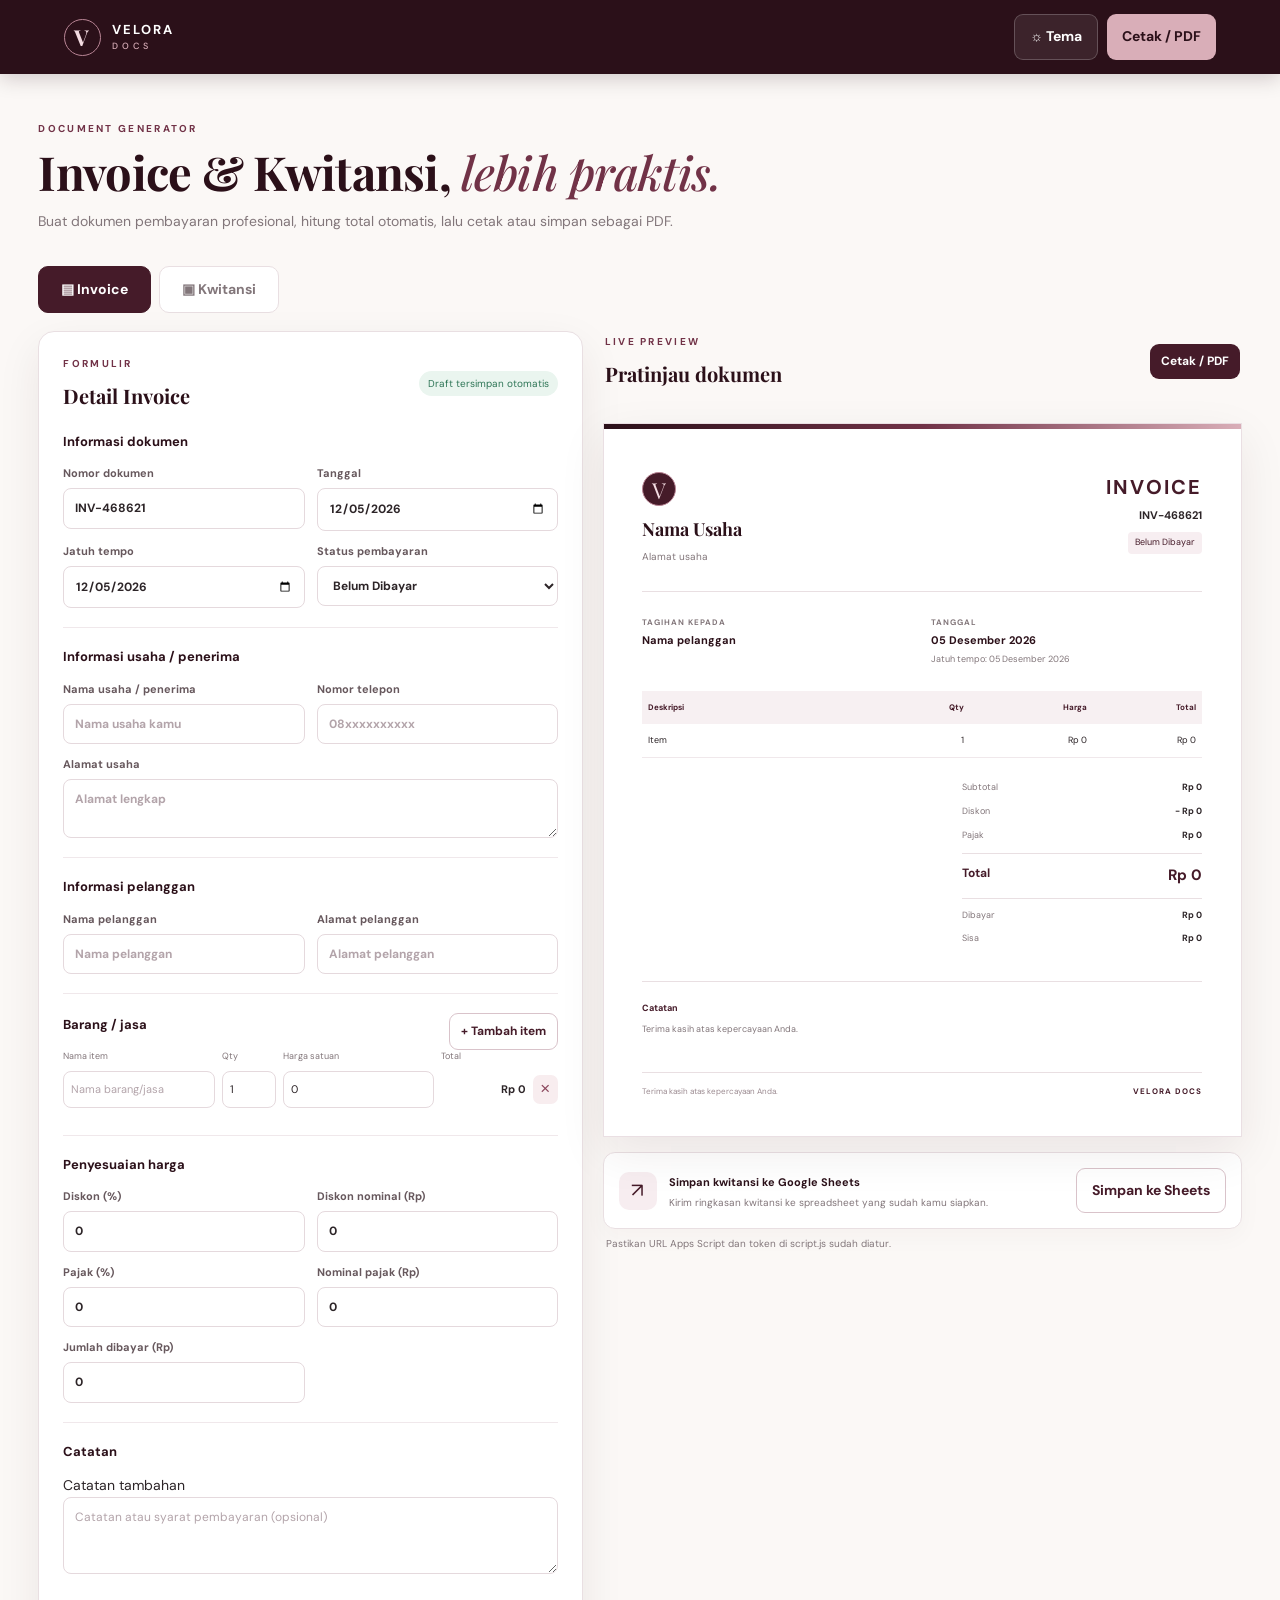
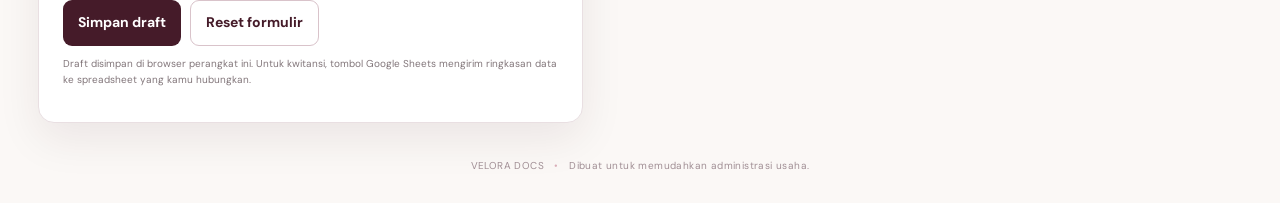
==== commit 00b159d7: "Update index.html" ====
--- a/invoice-kwitansi/index.html
+++ b/invoice-kwitansi/index.html
@@ -1,3 +1,4 @@
+
 <!DOCTYPE html>
 <html lang="id">
 <head>
@@ -32,7 +33,10 @@
     <div class="workspace">
       <section class="editor-panel">
         <div class="panel-heading">
-          <div><p class="eyebrow">FORMULIR</p><h2 id="formTitle">Detail Invoice</h2></div>
+          <div>
+            <p class="eyebrow">FORMULIR</p>
+            <h2 id="formTitle">Detail Invoice</h2>
+          </div>
           <span class="saved-indicator" id="savedIndicator">Draft tersimpan otomatis</span>
         </div>
 
@@ -43,7 +47,13 @@
               <label>Nomor dokumen<input id="docNumber" placeholder="INV-001" required></label>
               <label>Tanggal<input id="docDate" type="date" required></label>
               <label id="dueDateWrap">Jatuh tempo<input id="dueDate" type="date"></label>
-              <label>Status pembayaran<select id="paymentStatus"><option>Belum Dibayar</option><option>DP / Sebagian</option><option>Lunas</option></select></label>
+              <label>Status pembayaran
+                <select id="paymentStatus">
+                  <option>Belum Dibayar</option>
+                  <option>DP / Sebagian</option>
+                  <option>Lunas</option>
+                </select>
+              </label>
             </div>
           </div>
 
@@ -67,58 +77,137 @@
           </div>
 
           <div class="form-section" id="itemsSection">
-            <div class="section-title-row"><h3>Barang / jasa</h3><button type="button" class="btn btn-small btn-outline" id="addItem">+ Tambah item</button></div>
-            <div class="items-head"><span>Nama item</span><span>Qty</span><span>Harga satuan</span><span>Total</span><span></span></div>
+            <div class="section-title-row">
+              <h3>Barang / jasa</h3>
+              <button type="button" class="btn btn-small btn-outline" id="addItem">+ Tambah item</button>
+            </div>
+            <div class="items-head">
+              <span>Nama item</span>
+              <span>Qty</span>
+              <span>Harga satuan</span>
+              <span>Total</span>
+              <span></span>
+            </div>
             <div id="itemsList"></div>
           </div>
 
           <div class="form-section" id="totalsSection">
             <h3>Penyesuaian harga</h3>
             <div class="field-grid">
-              <label>Diskon (%)<input id="discountPercent" type="number" min="0" max="100" value="0"></label>
-              <label>Diskon nominal (Rp)<input id="discountAmount" type="number" min="0" value="0"></label>
-              <label>Pajak (%)<input id="taxPercent" type="number" min="0" max="100" value="0"></label>
-              <label>Jumlah dibayar (Rp)<input id="paidAmount" type="number" min="0" value="0"></label>
+              <label>Diskon (%)
+                <input id="discountPercent" type="number" min="0" max="100" value="0">
+              </label>
+
+              <label>Diskon nominal (Rp)
+                <input id="discountAmount" type="text" inputmode="numeric" value="0">
+              </label>
+
+              <label>Pajak (%)
+                <input id="taxPercent" type="number" min="0" max="100" value="0">
+              </label>
+
+              <label>Nominal pajak (Rp)
+                <input id="taxAmount" type="text" inputmode="numeric" value="0" readonly>
+              </label>
+
+              <label>Jumlah dibayar (Rp)
+                <input id="paidAmount" type="text" inputmode="numeric" value="0">
+              </label>
             </div>
           </div>
 
           <div class="form-section" id="receiptAmountSection">
             <h3>Detail pembayaran</h3>
             <div class="field-grid">
-              <label>Nominal kwitansi (Rp)<input id="receiptAmount" type="number" min="0" placeholder="0"></label>
-              <label>Metode pembayaran<select id="paymentMethod"><option>Transfer Bank</option><option>Tunai</option><option>QRIS</option><option>E-Wallet</option><option>Lainnya</option></select></label>
+              <label>Nominal kwitansi (Rp)
+                <input id="receiptAmount" type="text" inputmode="numeric" placeholder="0">
+              </label>
+
+              <label>Metode pembayaran
+                <select id="paymentMethod">
+                  <option>Transfer Bank</option>
+                  <option>Tunai</option>
+                  <option>QRIS</option>
+                  <option>E-Wallet</option>
+                  <option>Lainnya</option>
+                </select>
+              </label>
             </div>
           </div>
 
           <div class="form-section">
             <h3>Catatan</h3>
-            <label>Catatan tambahan<textarea id="notes" rows="3" placeholder="Catatan atau syarat pembayaran (opsional)"></textarea></label>
+            <label>Catatan tambahan
+              <textarea id="notes" rows="3" placeholder="Catatan atau syarat pembayaran (opsional)"></textarea>
+            </label>
           </div>
 
           <div class="form-actions">
             <button class="btn btn-primary" type="button" id="saveLocal">Simpan draft</button>
             <button class="btn btn-outline" type="button" id="resetForm">Reset formulir</button>
           </div>
+
           <p class="privacy-note">Draft disimpan di browser perangkat ini. Untuk kwitansi, tombol Google Sheets mengirim ringkasan data ke spreadsheet yang kamu hubungkan.</p>
         </form>
       </section>
 
       <aside class="preview-panel">
-        <div class="preview-toolbar"><div><p class="eyebrow">LIVE PREVIEW</p><h2>Pratinjau dokumen</h2></div><button class="btn btn-small btn-primary" id="printPreview" type="button">Cetak / PDF</button></div>
+        <div class="preview-toolbar">
+          <div>
+            <p class="eyebrow">LIVE PREVIEW</p>
+            <h2>Pratinjau dokumen</h2>
+          </div>
+          <button class="btn btn-small btn-primary" id="printPreview" type="button">Cetak / PDF</button>
+        </div>
+
         <article class="paper" id="paper">
           <div class="paper-topline"></div>
+
           <div class="paper-head">
-            <div><div class="paper-logo">V</div><h2 id="pBusinessName">Nama Usaha</h2><p id="pBusinessAddress">Alamat usaha</p><p id="pBusinessPhone"></p></div>
-            <div class="doc-label"><p id="pDocLabel">INVOICE</p><strong id="pDocNumber">INV-001</strong><small id="pDocStatus">Belum Dibayar</small></div>
-          </div>
+            <div>
+              <div class="paper-logo">V</div>
+              <h2 id="pBusinessName">Nama Usaha</h2>
+              <p id="pBusinessAddress">Alamat usaha</p>
+              <p id="pBusinessPhone"></p>
+            </div>
+
+            <div class="doc-label">
+              <p id="pDocLabel">INVOICE</p>
+              <strong id="pDocNumber">INV-001</strong>
+              <small id="pDocStatus">Belum Dibayar</small>
+            </div>
+          </div>
+
           <div class="paper-rule"></div>
+
           <div class="paper-meta">
-            <div><span id="pCustomerLabel">TAGIHAN KEPADA</span><strong id="pCustomerName">Nama pelanggan</strong><small id="pCustomerAddress"></small></div>
-            <div><span>TANGGAL</span><strong id="pDocDate">-</strong><small id="pDueDate">Jatuh tempo: -</small></div>
-          </div>
+            <div>
+              <span id="pCustomerLabel">TAGIHAN KEPADA</span>
+              <strong id="pCustomerName">Nama pelanggan</strong>
+              <small id="pCustomerAddress"></small>
+            </div>
+
+            <div>
+              <span>TANGGAL</span>
+              <strong id="pDocDate">-</strong>
+              <small id="pDueDate">Jatuh tempo: -</small>
+            </div>
+          </div>
+
           <div id="pItemsWrap">
-            <table class="preview-table"><thead><tr><th>Deskripsi</th><th>Qty</th><th>Harga</th><th>Total</th></tr></thead><tbody id="pItems"></tbody></table>
-          </div>
+            <table class="preview-table">
+              <thead>
+                <tr>
+                  <th>Deskripsi</th>
+                  <th>Qty</th>
+                  <th>Harga</th>
+                  <th>Total</th>
+                </tr>
+              </thead>
+              <tbody id="pItems"></tbody>
+            </table>
+          </div>
+
           <div class="paper-totals" id="pTotals">
             <div><span>Subtotal</span><strong id="pSubtotal">Rp0</strong></div>
             <div><span>Diskon</span><strong id="pDiscount">Rp0</strong></div>
@@ -127,20 +216,45 @@
             <div><span>Dibayar</span><strong id="pPaid">Rp0</strong></div>
             <div><span>Sisa</span><strong id="pRemaining">Rp0</strong></div>
           </div>
+
           <div class="receipt-big-amount hidden" id="pReceiptAmount">Rp0</div>
-          <div class="receipt-detail hidden" id="pReceiptDetail"><span>DITERIMA DARI</span><strong id="pReceivedFrom"></strong><span>UNTUK PEMBAYARAN</span><p id="pReceiptFor"></p><span>METODE PEMBAYARAN</span><strong id="pPaymentMethod"></strong></div>
-          <div class="paper-notes"><strong>Catatan</strong><p id="pNotes">Terima kasih atas kepercayaan Anda.</p></div>
-          <div class="paper-footer"><span>Terima kasih atas kepercayaan Anda.</span><span id="pFooterBrand">VELORA DOCS</span></div>
+
+          <div class="receipt-detail hidden" id="pReceiptDetail">
+            <span>DITERIMA DARI</span>
+            <strong id="pReceivedFrom"></strong>
+            <span>UNTUK PEMBAYARAN</span>
+            <p id="pReceiptFor"></p>
+            <span>METODE PEMBAYARAN</span>
+            <strong id="pPaymentMethod"></strong>
+          </div>
+
+          <div class="paper-notes">
+            <strong>Catatan</strong>
+            <p id="pNotes">Terima kasih atas kepercayaan Anda.</p>
+          </div>
+
+          <div class="paper-footer">
+            <span>Terima kasih atas kepercayaan Anda.</span>
+            <span id="pFooterBrand">VELORA DOCS</span>
+          </div>
         </article>
+
         <div class="sheet-connect">
-          <div class="connect-icon">↗</div><div class="connect-copy"><strong>Simpan kwitansi ke Google Sheets</strong><p>Kirim ringkasan kwitansi ke spreadsheet yang sudah kamu siapkan.</p></div>
+          <div class="connect-icon">↗</div>
+          <div class="connect-copy">
+            <strong>Simpan kwitansi ke Google Sheets</strong>
+            <p>Kirim ringkasan kwitansi ke spreadsheet yang sudah kamu siapkan.</p>
+          </div>
           <button class="btn btn-outline" id="saveSheets" type="button">Simpan ke Sheets</button>
         </div>
+
         <p class="sheet-note" id="sheetMessage" role="status">Pastikan URL Apps Script dan token di script.js sudah diatur.</p>
       </aside>
     </div>
+
     <footer class="site-footer">VELORA DOCS <span>•</span> Dibuat untuk memudahkan administrasi usaha.</footer>
   </main>
+
   <script src="script.js"></script>
 </body>
 </html>
--- a/invoice-kwitansi/style.css
+++ b/invoice-kwitansi/style.css
@@ -0,0 +1,1126 @@
+
+@import url('https://fonts.googleapis.com/css2?family=DM+Sans:wght@400;500;600;700&family=Playfair+Display:wght@500;600;700&display=swap');
+
+/* =========================================
+   VELORA DOCS — BURGUNDY DESIGN
+   ========================================= */
+
+:root {
+  --wine: #451b29;
+  --wine-dark: #2b1019;
+  --wine-mid: #713247;
+  --rose: #d9aeb8;
+  --cream: #fbf8f6;
+  --paper: #ffffff;
+  --ink: #2d2528;
+  --muted: #82767a;
+  --line: #e9dfe2;
+  --soft: #f5edef;
+  --green: #2f7657;
+  --shadow: 0 16px 44px rgba(48, 18, 29, 0.08);
+}
+
+* {
+  box-sizing: border-box;
+}
+
+html {
+  scroll-behavior: smooth;
+}
+
+body {
+  margin: 0;
+  background: var(--cream);
+  color: var(--ink);
+  font-family: 'DM Sans', sans-serif;
+  font-size: 14px;
+  line-height: 1.55;
+}
+
+/* =========================================
+   HEADER
+   ========================================= */
+
+.topbar {
+  height: 74px;
+  background: var(--wine-dark);
+  color: #fff;
+  display: flex;
+  align-items: center;
+  justify-content: space-between;
+  padding: 0 clamp(18px, 5vw, 72px);
+  position: sticky;
+  top: 0;
+  z-index: 10;
+  box-shadow: 0 4px 20px #220b1333;
+}
+
+.brand {
+  display: flex;
+  align-items: center;
+  gap: 11px;
+  text-decoration: none;
+  color: #fff;
+  font-size: 13px;
+  font-weight: 700;
+  letter-spacing: 2px;
+}
+
+.brand small {
+  display: block;
+  font-size: 9px;
+  letter-spacing: 4px;
+  color: var(--rose);
+  font-weight: 500;
+}
+
+.brand-mark,
+.paper-logo {
+  width: 37px;
+  height: 37px;
+  border: 1px solid #b98595;
+  border-radius: 50%;
+  display: grid;
+  place-items: center;
+  font-family: 'Playfair Display', serif;
+  font-size: 22px;
+  color: #f4dce2;
+}
+
+.top-actions {
+  display: flex;
+  gap: 9px;
+}
+
+/* =========================================
+   BUTTONS
+   ========================================= */
+
+.btn {
+  font: inherit;
+  border: 0;
+  border-radius: 9px;
+  padding: 11px 15px;
+  font-weight: 700;
+  cursor: pointer;
+  transition: 0.2s ease;
+}
+
+.btn:hover {
+  transform: translateY(-1px);
+  filter: brightness(1.04);
+}
+
+.btn:disabled {
+  opacity: 0.6;
+  cursor: wait;
+  transform: none;
+}
+
+.btn-primary {
+  background: var(--wine);
+  color: #fff;
+}
+
+.topbar .btn-primary {
+  background: #d9aeb8;
+  color: var(--wine-dark);
+}
+
+.btn-ghost {
+  color: #fff;
+  background: #ffffff15;
+  border: 1px solid #ffffff35;
+}
+
+.btn-outline {
+  background: #fff;
+  color: var(--wine);
+  border: 1px solid #d9c3ca;
+}
+
+.btn-small {
+  font-size: 12px;
+  padding: 8px 11px;
+}
+
+/* =========================================
+   PAGE & HERO
+   ========================================= */
+
+.page-wrap {
+  max-width: 1500px;
+  margin: auto;
+  padding: 35px clamp(16px, 3vw, 42px) 20px;
+}
+
+.hero {
+  padding: 12px 0 25px;
+}
+
+.eyebrow {
+  font-size: 10px;
+  letter-spacing: 2.3px;
+  font-weight: 700;
+  color: var(--wine-mid);
+  margin: 0 0 8px;
+}
+
+.hero h1 {
+  font-family: 'Playfair Display', serif;
+  font-size: clamp(30px, 4vw, 47px);
+  line-height: 1.14;
+  margin: 0;
+  color: var(--wine-dark);
+  letter-spacing: -0.7px;
+}
+
+.hero h1 em {
+  color: var(--wine-mid);
+  font-weight: 500;
+}
+
+.hero-copy {
+  color: var(--muted);
+  max-width: 650px;
+  margin: 13px 0 0;
+}
+
+/* =========================================
+   DOCUMENT TABS
+   ========================================= */
+
+.doc-tabs {
+  display: flex;
+  gap: 8px;
+  margin: 8px 0 18px;
+}
+
+.tab {
+  padding: 12px 22px;
+  border-radius: 10px;
+  border: 1px solid var(--line);
+  background: #fff;
+  color: var(--muted);
+  font: inherit;
+  font-weight: 700;
+  cursor: pointer;
+  transition: 0.2s ease;
+}
+
+.tab:hover {
+  border-color: var(--rose);
+}
+
+.tab.active {
+  background: var(--wine);
+  color: #fff;
+  border-color: var(--wine);
+}
+
+/* =========================================
+   WORKSPACE
+   ========================================= */
+
+.workspace {
+  display: grid;
+  grid-template-columns: minmax(340px, 0.92fr) minmax(390px, 1.08fr);
+  gap: 20px;
+  align-items: start;
+}
+
+.editor-panel,
+.preview-panel {
+  min-width: 0;
+}
+
+.editor-panel {
+  background: #fff;
+  border: 1px solid var(--line);
+  border-radius: 16px;
+  padding: 24px;
+  box-shadow: var(--shadow);
+}
+
+.panel-heading,
+.preview-toolbar {
+  display: flex;
+  align-items: center;
+  justify-content: space-between;
+  gap: 10px;
+  margin-bottom: 21px;
+}
+
+.panel-heading h2,
+.preview-toolbar h2 {
+  font-size: 20px;
+  margin: 0;
+  font-family: 'Playfair Display', serif;
+  color: var(--wine-dark);
+}
+
+.saved-indicator {
+  font-size: 10px;
+  color: var(--green);
+  background: #eaf5ef;
+  border-radius: 20px;
+  padding: 5px 9px;
+}
+
+/* =========================================
+   FORM SECTIONS
+   ========================================= */
+
+.form-section {
+  padding: 19px 0;
+  border-top: 1px solid #f0e8eb;
+}
+
+.form-section:first-of-type {
+  border-top: 0;
+  padding-top: 0;
+}
+
+.form-section h3 {
+  font-size: 13px;
+  margin: 0 0 13px;
+  color: var(--wine-dark);
+}
+
+.field-grid {
+  display: grid;
+  grid-template-columns: 1fr 1fr;
+  gap: 12px;
+}
+
+.field-grid label,
+form > label {
+  display: flex;
+  flex-direction: column;
+  gap: 6px;
+  font-size: 11px;
+  font-weight: 700;
+  color: #67585d;
+  min-width: 0;
+}
+
+.field-grid .span-2 {
+  grid-column: 1 / -1;
+}
+
+/* =========================================
+   INPUTS
+   ========================================= */
+
+input,
+select,
+textarea {
+  width: 100%;
+  min-width: 0;
+  border: 1px solid #e5d9dd;
+  border-radius: 8px;
+  padding: 10px 11px;
+  font: inherit;
+  font-size: 12px;
+  color: var(--ink);
+  background: #fff;
+  outline: none;
+  transition: border-color 0.2s, box-shadow 0.2s;
+}
+
+input:focus,
+select:focus,
+textarea:focus {
+  border-color: #a36578;
+  box-shadow: 0 0 0 3px #a3657815;
+}
+
+textarea {
+  resize: vertical;
+}
+
+input::placeholder,
+textarea::placeholder {
+  color: #b3a4aa;
+}
+
+/* =========================================
+   ITEM TABLE IN FORM
+   ========================================= */
+
+.section-title-row {
+  display: flex;
+  align-items: center;
+  justify-content: space-between;
+  gap: 10px;
+}
+
+.items-head,
+.item-row {
+  display: grid;
+  grid-template-columns:
+    minmax(90px, 1fr)
+    54px
+    minmax(95px, 1fr)
+    85px
+    25px;
+  gap: 7px;
+  align-items: center;
+}
+
+.items-head {
+  font-size: 9px;
+  color: var(--muted);
+  padding: 0 0 7px;
+}
+
+.item-row {
+  margin-bottom: 8px;
+}
+
+.item-row input {
+  padding: 9px 7px;
+  font-size: 11px;
+}
+
+.item-total {
+  font-size: 11px;
+  font-weight: 700;
+  text-align: right;
+  overflow-wrap: anywhere;
+}
+
+.remove-item {
+  border: 0;
+  background: #f8edef;
+  color: #8a455b;
+  border-radius: 7px;
+  height: 29px;
+  cursor: pointer;
+  font-size: 17px;
+}
+
+.remove-item:hover {
+  background: #f0dce2;
+}
+
+/* =========================================
+   FORM ACTIONS
+   ========================================= */
+
+.form-actions {
+  display: flex;
+  gap: 9px;
+  flex-wrap: wrap;
+}
+
+.privacy-note,
+.sheet-note {
+  font-size: 10px;
+  color: var(--muted);
+  line-height: 1.6;
+}
+
+/* =========================================
+   PREVIEW PANEL
+   ========================================= */
+
+.preview-panel {
+  position: sticky;
+  top: 92px;
+}
+
+.preview-toolbar {
+  padding: 3px 2px 13px;
+}
+
+.paper {
+  background: var(--paper);
+  border: 1px solid #eadfe3;
+  box-shadow: var(--shadow);
+  padding: clamp(22px, 3vw, 40px);
+  min-height: 600px;
+  position: relative;
+  overflow: hidden;
+}
+
+.paper-topline {
+  height: 5px;
+  background: linear-gradient(
+    90deg,
+    var(--wine-dark),
+    var(--wine-mid),
+    var(--rose)
+  );
+  position: absolute;
+  left: 0;
+  right: 0;
+  top: 0;
+}
+
+/* =========================================
+   PREVIEW HEADER
+   ========================================= */
+
+.paper-head {
+  display: flex;
+  justify-content: space-between;
+  gap: 20px;
+  padding-top: 10px;
+}
+
+.paper-logo {
+  background: var(--wine);
+  width: 34px;
+  height: 34px;
+  margin-bottom: 10px;
+}
+
+.paper-head h2 {
+  font-family: 'Playfair Display', serif;
+  font-size: 18px;
+  color: var(--wine-dark);
+  margin: 0 0 5px;
+  overflow-wrap: anywhere;
+}
+
+.paper-head p {
+  font-size: 10px;
+  color: var(--muted);
+  margin: 2px 0;
+  white-space: pre-line;
+}
+
+.doc-label {
+  text-align: right;
+  min-width: 100px;
+}
+
+.doc-label p {
+  font-size: 20px;
+  letter-spacing: 2px;
+  font-weight: 700;
+  color: var(--wine);
+  margin: 0 0 4px;
+}
+
+.doc-label strong {
+  font-size: 11px;
+  display: block;
+  overflow-wrap: anywhere;
+}
+
+.doc-label small {
+  display: inline-block;
+  margin-top: 8px;
+  background: #f7eef1;
+  color: var(--wine);
+  padding: 4px 7px;
+  border-radius: 4px;
+  font-size: 9px;
+}
+
+/* =========================================
+   PREVIEW META
+   ========================================= */
+
+.paper-rule {
+  height: 1px;
+  background: var(--line);
+  margin: 24px 0;
+}
+
+.paper-meta {
+  display: grid;
+  grid-template-columns: 1fr 1fr;
+  gap: 18px;
+  margin-bottom: 24px;
+}
+
+.paper-meta div {
+  display: flex;
+  flex-direction: column;
+  gap: 4px;
+}
+
+.paper-meta span,
+.receipt-detail span {
+  font-size: 8px;
+  letter-spacing: 1px;
+  color: var(--muted);
+  font-weight: 700;
+}
+
+.paper-meta strong {
+  font-size: 11px;
+  color: var(--wine-dark);
+  overflow-wrap: anywhere;
+}
+
+.paper-meta small {
+  font-size: 9px;
+  color: var(--muted);
+  overflow-wrap: anywhere;
+}
+
+/* =========================================
+   PREVIEW ITEM TABLE
+   ========================================= */
+
+.preview-table {
+  width: 100%;
+  border-collapse: collapse;
+  font-size: 9px;
+}
+
+.preview-table th {
+  text-align: left;
+  background: #f7f0f2;
+  color: var(--wine);
+  padding: 10px 6px;
+  font-size: 8px;
+}
+
+.preview-table td {
+  padding: 10px 6px;
+  border-bottom: 1px solid #f0e8eb;
+  overflow-wrap: anywhere;
+}
+
+.preview-table th:not(:first-child),
+.preview-table td:not(:first-child) {
+  text-align: right;
+}
+
+.preview-table th:first-child,
+.preview-table td:first-child {
+  width: 42%;
+  text-align: left;
+}
+
+/* =========================================
+   TOTALS
+   ========================================= */
+
+.paper-totals {
+  width: min(100%, 240px);
+  margin: 18px 0 0 auto;
+}
+
+.paper-totals div {
+  display: flex;
+  justify-content: space-between;
+  gap: 12px;
+  padding: 5px 0;
+  font-size: 9px;
+  color: var(--muted);
+}
+
+.paper-totals strong {
+  color: var(--ink);
+  text-align: right;
+}
+
+.paper-totals .grand-total {
+  border-top: 1px solid var(--line);
+  border-bottom: 1px solid var(--line);
+  margin: 5px 0;
+  padding: 10px 0;
+  color: var(--wine);
+  font-size: 12px;
+  font-weight: 700;
+}
+
+.paper-totals .grand-total strong {
+  font-size: 15px;
+  color: var(--wine);
+}
+
+/* =========================================
+   KWITANSI
+   ========================================= */
+
+.receipt-big-amount {
+  margin: 30px 0;
+  padding: 20px 10px;
+  text-align: center;
+  background: #f8f0f2;
+  border: 1px solid #ead8de;
+  color: var(--wine);
+  font-family: 'Playfair Display', serif;
+  font-size: clamp(22px, 3vw, 32px);
+  font-weight: 700;
+}
+
+.receipt-detail {
+  display: grid;
+  gap: 6px;
+  margin: 20px 0 35px;
+}
+
+.receipt-detail strong,
+.receipt-detail p {
+  margin: 0 0 12px;
+  font-size: 12px;
+  color: var(--wine-dark);
+  overflow-wrap: anywhere;
+}
+
+/* =========================================
+   NOTES & FOOTER
+   ========================================= */
+
+.paper-notes {
+  margin-top: 30px;
+  padding-top: 14px;
+  border-top: 1px solid var(--line);
+}
+
+.paper-notes strong {
+  font-size: 9px;
+  color: var(--wine);
+}
+
+.paper-notes p {
+  font-size: 9px;
+  color: var(--muted);
+  white-space: pre-line;
+  margin: 5px 0;
+}
+
+.paper-footer {
+  border-top: 1px solid var(--line);
+  margin-top: 35px;
+  padding-top: 12px;
+  display: flex;
+  justify-content: space-between;
+  gap: 10px;
+  font-size: 8px;
+  color: #9b8a90;
+}
+
+.paper-footer span:last-child {
+  letter-spacing: 1px;
+  font-weight: 700;
+  color: var(--wine);
+}
+
+/* =========================================
+   GOOGLE SHEETS CONNECTOR
+   ========================================= */
+
+.sheet-connect {
+  display: flex;
+  align-items: center;
+  gap: 12px;
+  background: #fff;
+  border: 1px solid var(--line);
+  border-radius: 12px;
+  padding: 15px;
+  margin-top: 15px;
+  box-shadow: 0 8px 24px #30121d08;
+}
+
+.connect-icon {
+  width: 38px;
+  height: 38px;
+  border-radius: 10px;
+  background: #f7edf0;
+  color: var(--wine);
+  display: grid;
+  place-items: center;
+  font-size: 20px;
+  flex-shrink: 0;
+}
+
+.connect-copy {
+  flex: 1;
+  min-width: 0;
+}
+
+.connect-copy strong {
+  font-size: 11px;
+  color: var(--wine-dark);
+}
+
+.connect-copy p {
+  font-size: 10px;
+  color: var(--muted);
+  margin: 3px 0 0;
+}
+
+.sheet-connect .btn {
+  white-space: nowrap;
+}
+
+.sheet-note {
+  margin: 7px 3px;
+}
+
+/* =========================================
+   FOOTER WEBSITE
+   ========================================= */
+
+.site-footer {
+  text-align: center;
+  color: #a08e94;
+  font-size: 10px;
+  padding: 35px 0 10px;
+  letter-spacing: 0.4px;
+}
+
+.site-footer span {
+  padding: 0 7px;
+  color: var(--rose);
+}
+
+/* =========================================
+   UTILITY
+   ========================================= */
+
+.hidden {
+  display: none !important;
+}
+
+/* =========================================
+   DARK MODE
+   ========================================= */
+
+.dark-mode {
+  --cream: #191217;
+  --paper: #21181d;
+  --ink: #f4eaf0;
+  --muted: #b6a3ab;
+  --line: #49323b;
+  --soft: #302129;
+  background: var(--cream);
+  color: var(--ink);
+}
+
+.dark-mode .hero h1,
+.dark-mode .panel-heading h2,
+.dark-mode .preview-toolbar h2,
+.dark-mode .form-section h3,
+.dark-mode .connect-copy strong {
+  color: #f8e9ef;
+}
+
+.dark-mode .editor-panel,
+.dark-mode .tab:not(.active),
+.dark-mode .sheet-connect {
+  background: #251a20;
+  border-color: #49323b;
+}
+
+.dark-mode input,
+.dark-mode select,
+.dark-mode textarea {
+  background: #1c1419;
+  color: #f4eaf0;
+  border-color: #513a43;
+}
+
+.dark-mode .paper {
+  background: #21181d;
+  border-color: #49323b;
+}
+
+.dark-mode .paper-head h2,
+.dark-mode .paper-meta strong,
+.dark-mode .paper-totals strong,
+.dark-mode .receipt-detail strong,
+.dark-mode .receipt-detail p {
+  color: #f4eaf0;
+}
+
+.dark-mode .preview-table th {
+  background: #39242d;
+}
+
+.dark-mode .preview-table td {
+  border-color: #49323b;
+}
+
+.dark-mode .btn-outline {
+  background: #302129;
+  color: #f5dfe7;
+  border-color: #60414d;
+}
+
+.dark-mode .paper-totals .grand-total,
+.dark-mode .paper-totals .grand-total strong {
+  color: #e5b9c6;
+}
+
+.dark-mode .paper-rule,
+.dark-mode .paper-notes,
+.dark-mode .paper-footer {
+  border-color: #49323b;
+}
+
+.dark-mode .receipt-big-amount {
+  background: #39242d;
+  border-color: #60414d;
+}
+
+.dark-mode .saved-indicator {
+  background: #1e3a2c;
+  color: #a8e0c1;
+}
+
+/* =========================================
+   TABLET
+   ========================================= */
+
+@media (max-width: 1050px) {
+  .workspace {
+    grid-template-columns: 1fr;
+  }
+
+  .preview-panel {
+    position: static;
+  }
+
+  .paper {
+    max-width: 760px;
+    margin: auto;
+  }
+
+  .preview-toolbar {
+    max-width: 760px;
+    margin: auto;
+  }
+
+  .sheet-connect,
+  .sheet-note {
+    max-width: 760px;
+    margin-left: auto;
+    margin-right: auto;
+  }
+}
+
+/* =========================================
+   MOBILE / HP
+   ========================================= */
+
+@media (max-width: 600px) {
+  .topbar {
+    height: 64px;
+    padding: 0 14px;
+  }
+
+  .brand {
+    font-size: 11px;
+    letter-spacing: 1px;
+  }
+
+  .brand-mark {
+    width: 32px;
+    height: 32px;
+  }
+
+  .top-actions {
+    gap: 5px;
+  }
+
+  .top-actions .btn {
+    padding: 9px 10px;
+    font-size: 11px;
+  }
+
+  .page-wrap {
+    padding: 24px 12px 12px;
+  }
+
+  .hero {
+    padding-top: 4px;
+  }
+
+  .hero h1 {
+    font-size: 32px;
+  }
+
+  .hero-copy {
+    font-size: 12px;
+  }
+
+  .tab {
+    flex: 1;
+    padding: 10px 12px;
+  }
+
+  .editor-panel {
+    padding: 17px 13px;
+    border-radius: 12px;
+  }
+
+  .panel-heading {
+    align-items: flex-start;
+    flex-direction: column;
+    gap: 7px;
+  }
+
+  .field-grid {
+    gap: 10px;
+  }
+
+  .items-head,
+  .item-row {
+    grid-template-columns:
+      minmax(70px, 1fr)
+      42px
+      minmax(74px, 0.9fr)
+      62px
+      22px;
+    gap: 4px;
+  }
+
+  .items-head {
+    font-size: 8px;
+  }
+
+  .item-row input {
+    font-size: 10px;
+    padding: 8px 5px;
+  }
+
+  .item-total {
+    font-size: 9px;
+  }
+
+  .preview-toolbar h2 {
+    font-size: 18px;
+  }
+
+  .paper {
+    padding: 24px 16px;
+    min-height: 0;
+  }
+
+  .paper-head {
+    gap: 10px;
+  }
+
+  .paper-head h2 {
+    font-size: 15px;
+  }
+
+  .doc-label p {
+    font-size: 16px;
+  }
+
+  .paper-meta {
+    gap: 12px;
+  }
+
+  .preview-table th {
+    padding: 8px 4px;
+    font-size: 7px;
+  }
+
+  .preview-table td {
+    padding: 9px 4px;
+    font-size: 8px;
+  }
+
+  .sheet-connect {
+    flex-wrap: wrap;
+  }
+
+  .connect-copy {
+    min-width: calc(100% - 60px);
+  }
+
+  .sheet-connect .btn {
+    width: 100%;
+  }
+
+  .paper-footer {
+    margin-top: 25px;
+  }
+}
+
+/* =========================================
+   PRINT / SIMPAN PDF
+   ========================================= */
+
+@media print {
+  @page {
+    size: A4;
+    margin: 12mm;
+  }
+
+  body {
+    background: #fff !important;
+    color: #222 !important;
+    font-size: 12px;
+  }
+
+  .topbar,
+  .hero,
+  .doc-tabs,
+  .editor-panel,
+  .preview-toolbar,
+  .sheet-connect,
+  .sheet-note,
+  .site-footer {
+    display: none !important;
+  }
+
+  .page-wrap {
+    padding: 0;
+    max-width: none;
+  }
+
+  .workspace {
+    display: block;
+  }
+
+  .preview-panel {
+    position: static;
+  }
+
+  .paper {
+    display: block !important;
+    max-width: none;
+    min-height: 0;
+    border: 0;
+    box-shadow: none;
+    padding: 8mm 6mm;
+    color: #222 !important;
+    background: #fff !important;
+  }
+
+  .paper-topline {
+    print-color-adjust: exact;
+    -webkit-print-color-adjust: exact;
+  }
+
+  .paper-head h2,
+  .paper-meta strong,
+  .paper-totals strong,
+  .receipt-detail strong,
+  .receipt-detail p {
+    color: #2d2528 !important;
+  }
+
+  .paper-totals .grand-total,
+  .paper-totals .grand-total strong {
+    color: #451b29 !important;
+  }
+
+  .preview-table th,
+  .doc-label small,
+  .receipt-big-amount {
+    print-color-adjust: exact;
+    -webkit-print-color-adjust: exact;
+  }
+
+  .paper-footer {
+    margin-top: 25px;
+  }
+
+  button {
+    display: none !important;
+  }
+}
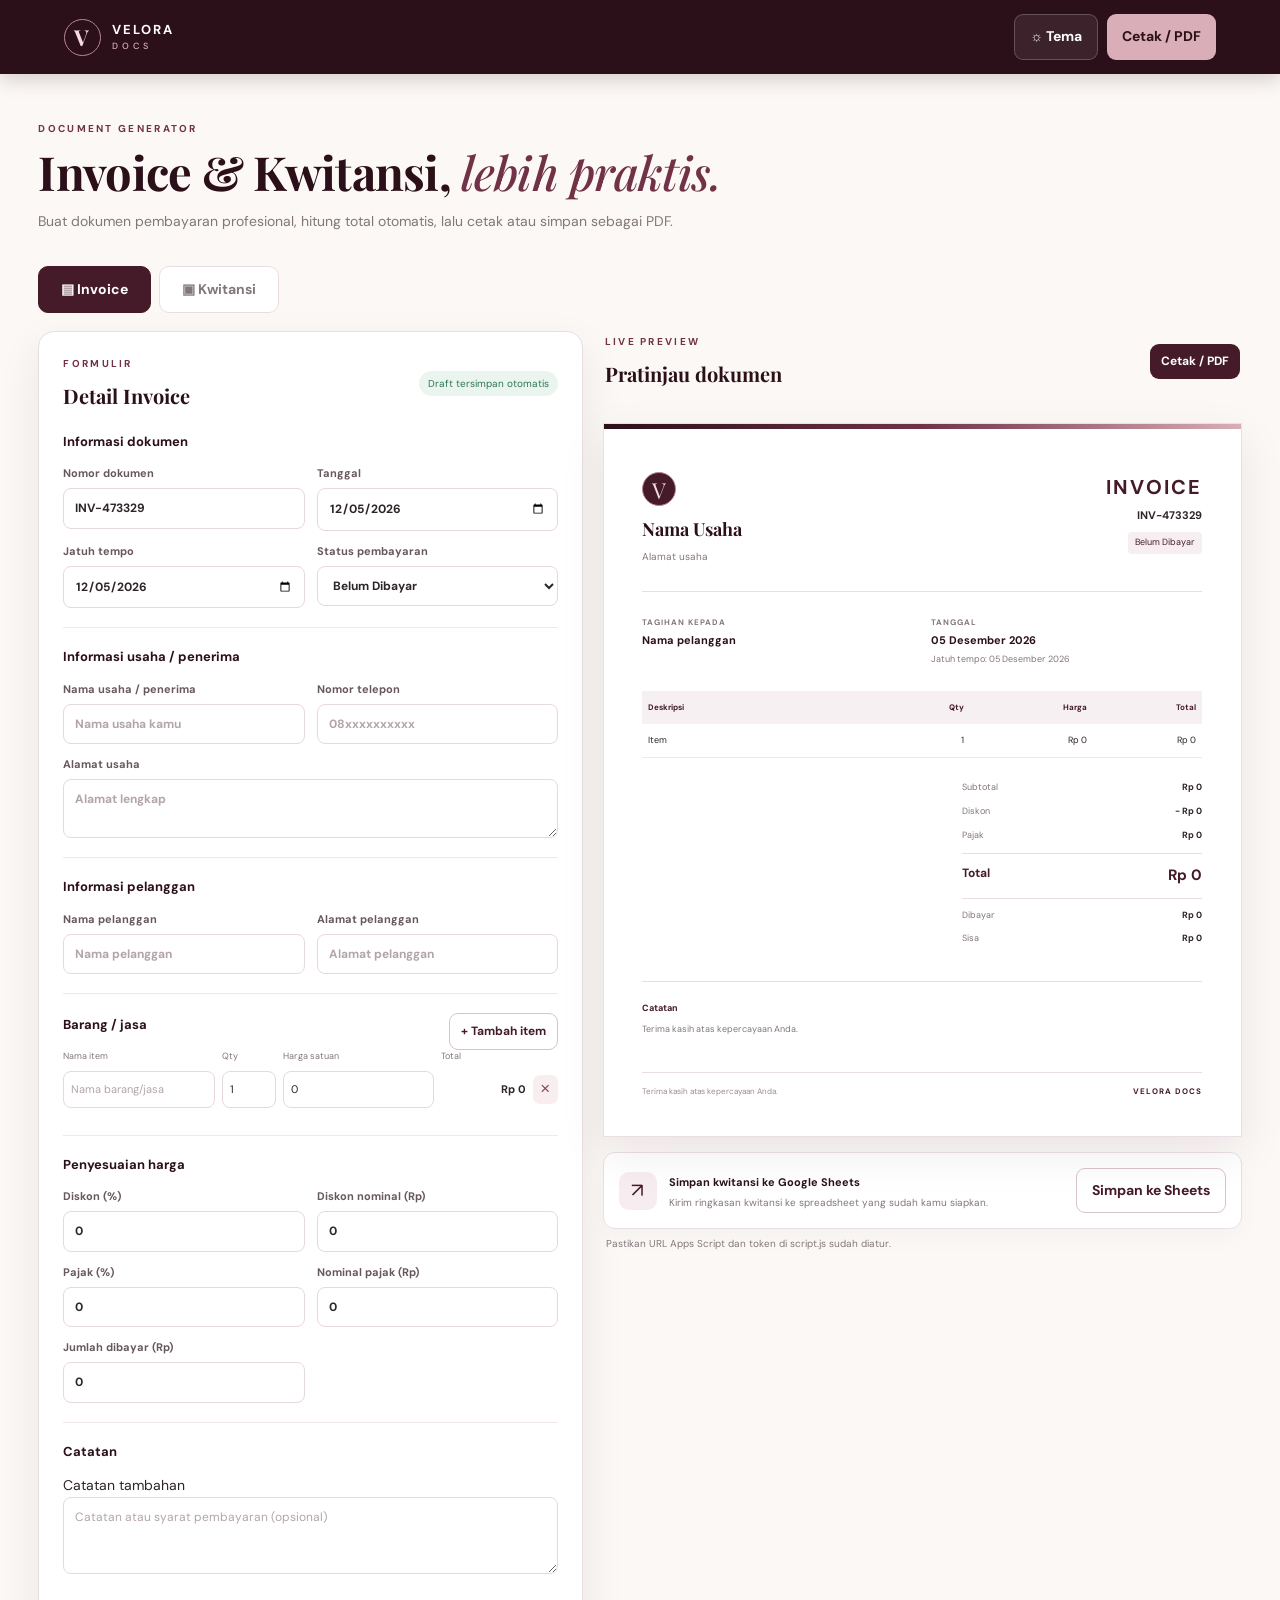
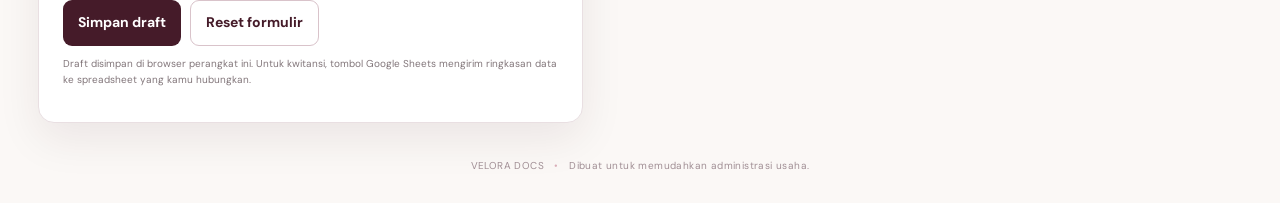
==== commit 8861e0f5: "Update index.html" ====
--- a/invoice-kwitansi/index.html
+++ b/invoice-kwitansi/index.html
@@ -255,6 +255,6 @@
     <footer class="site-footer">VELORA DOCS <span>•</span> Dibuat untuk memudahkan administrasi usaha.</footer>
   </main>
 
-  <script src="script.js"></script>
+  <script src="script.js?v=3"></script>
 </body>
 </html>
